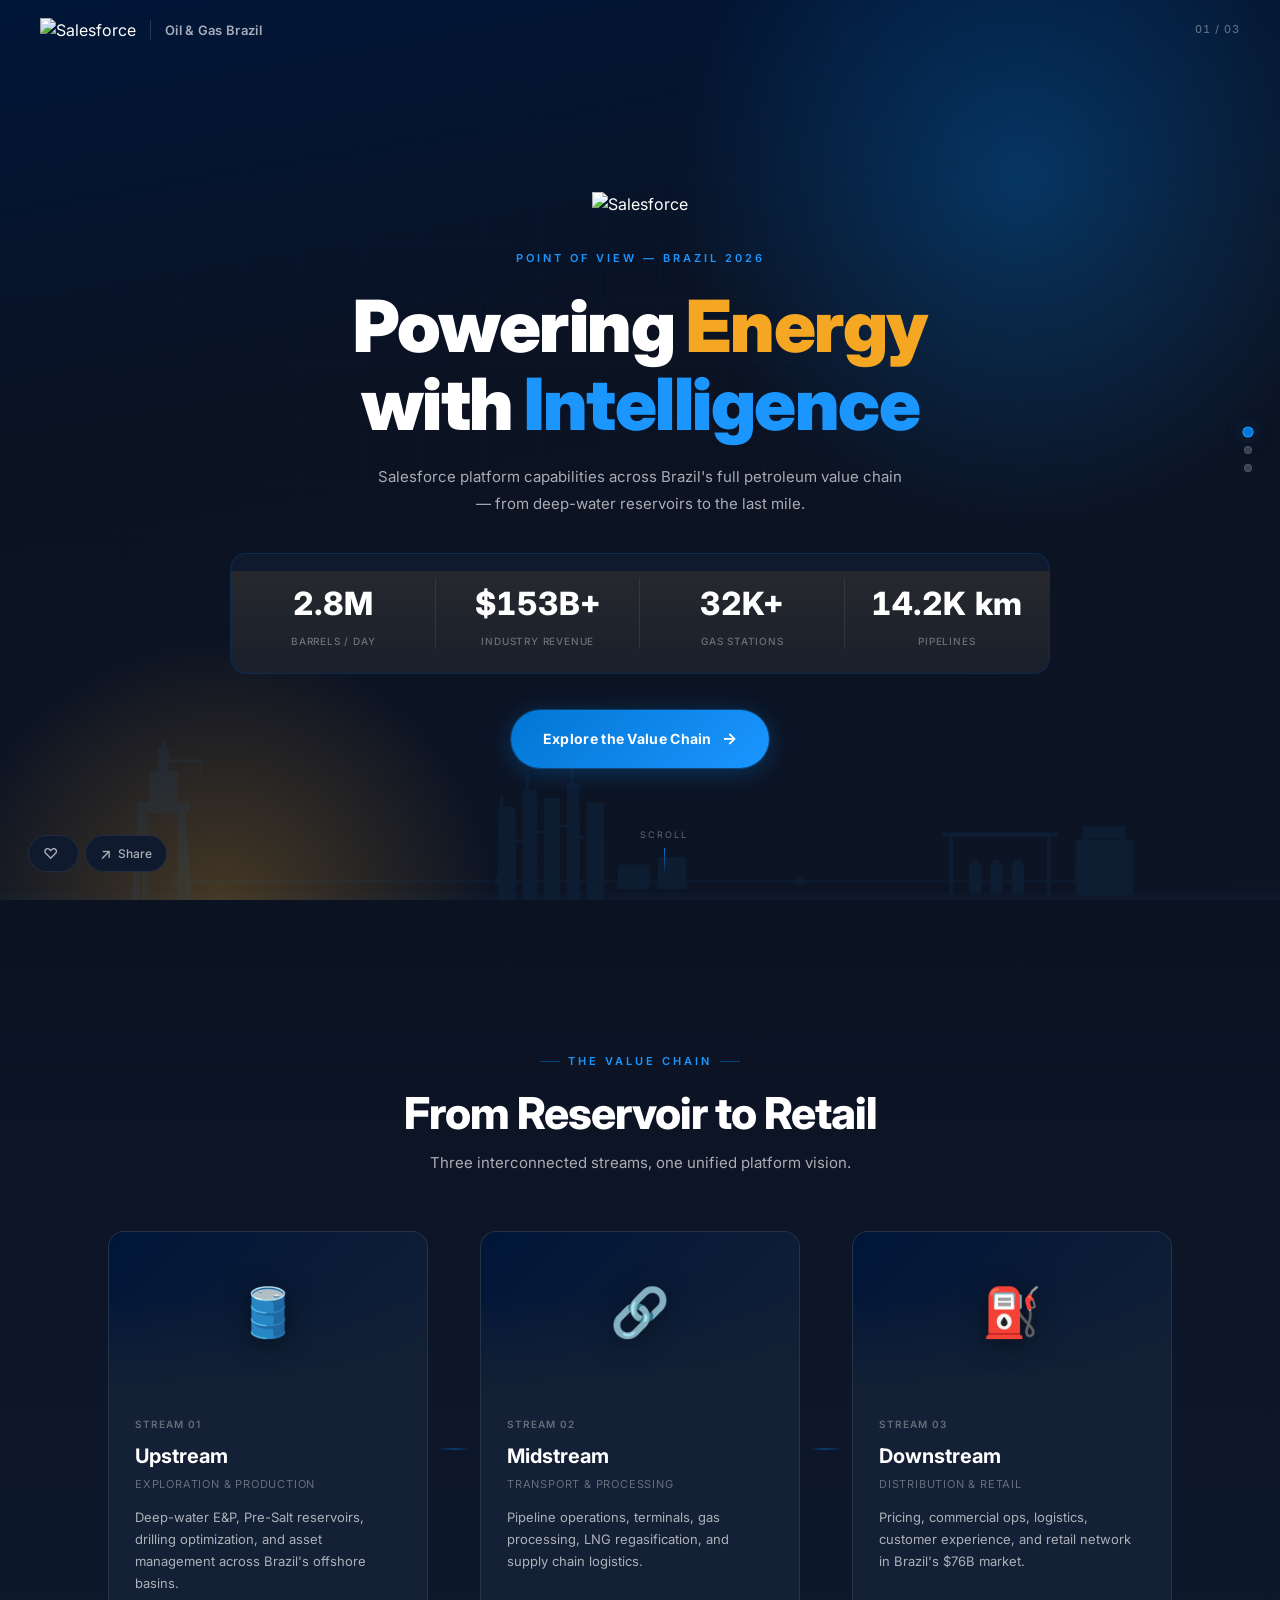
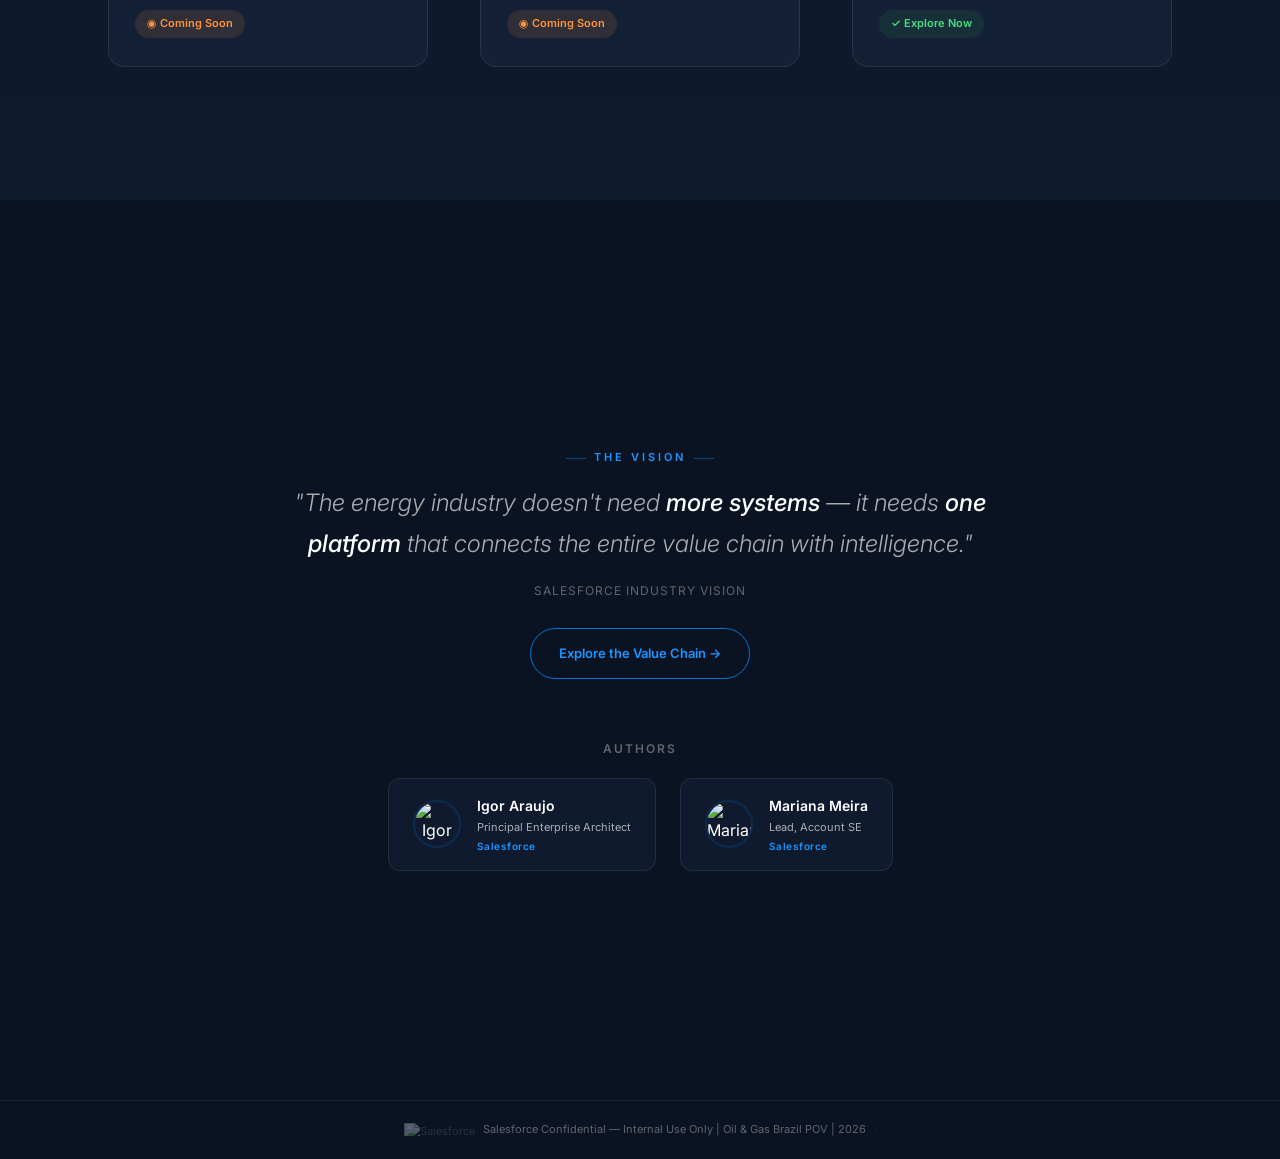
==== index.html @ d113a1e3 "feat: add golden wave counters, view counter, and floating like/share widget Animated stats with fue" ====
<!DOCTYPE html>
<html lang="en">
<head>
<meta charset="UTF-8">
<meta name="viewport" content="width=device-width, initial-scale=1.0">
<title>Salesforce × Oil & Gas Brazil</title>
<link href="https://fonts.googleapis.com/css2?family=Inter:wght@300;400;500;600;700;800;900&display=swap" rel="stylesheet">
<style>
:root {
  --sf-blue: #0176D3;
  --sf-dark: #032D60;
  --sf-navy: #001639;
  --sf-light-blue: #1B96FF;
  --sf-cloud: #00A1E0;
  --sf-glow: rgba(1,118,211,0.35);
  --gold: #f5a623;
  --gold-glow: rgba(245,166,35,0.25);
  --surface: #0B1222;
  --surface-elevated: #0F1A2E;
  --surface-card: #132035;
  --text-primary: #ffffff;
  --text-secondary: rgba(255,255,255,0.65);
  --text-muted: rgba(255,255,255,0.35);
  --border: rgba(255,255,255,0.08);
  --border-light: rgba(1,118,211,0.2);
  --success: #2E844A;
  --warning: #FE9339;
}

* { margin: 0; padding: 0; box-sizing: border-box; }

html {
  scroll-behavior: smooth;
  scroll-snap-type: y mandatory;
  overflow-y: scroll;
  height: 100%;
}

body {
  font-family: 'Inter', system-ui, -apple-system, sans-serif;
  background: var(--surface);
  color: var(--text-primary);
  line-height: 1.6;
  overflow-x: hidden;
  -webkit-font-smoothing: antialiased;
}

/* NAVIGATION */
.nav {
  position: fixed;
  top: 0;
  left: 0;
  right: 0;
  z-index: 1000;
  display: flex;
  align-items: center;
  justify-content: space-between;
  padding: 18px 40px;
  transition: all 0.4s ease;
}

.nav.scrolled {
  background: rgba(11,18,34,0.94);
  backdrop-filter: blur(20px);
  padding: 12px 40px;
  border-bottom: 1px solid var(--border-light);
}

.nav-brand {
  display: flex;
  align-items: center;
  gap: 14px;
}

.nav-brand img {
  height: 24px;
  width: auto;
}

.nav-separator {
  width: 1px;
  height: 20px;
  background: rgba(255,255,255,0.15);
}

.nav-title {
  font-size: 13px;
  font-weight: 600;
  color: var(--text-secondary);
  letter-spacing: 0.3px;
}

.nav-right {
  display: flex;
  align-items: center;
  gap: 20px;
}

.nav-indicator {
  font-size: 11px;
  color: var(--text-muted);
  font-weight: 500;
  letter-spacing: 1px;
  font-variant-numeric: tabular-nums;
}

/* SECTIONS */
section {
  scroll-snap-align: start;
  min-height: 100vh;
  position: relative;
  display: flex;
  align-items: center;
  justify-content: center;
  overflow: hidden;
}

/* HERO SECTION */
.hero {
  background: linear-gradient(170deg, var(--sf-navy) 0%, var(--surface) 40%, #0d1525 100%);
  position: relative;
  flex-direction: column;
  padding: 110px 40px 50px;
  gap: 36px;
}

.hero-bg {
  position: absolute;
  inset: 0;
  overflow: hidden;
}

/* Salesforce-style cloud/wave background */
.hero-bg::before {
  content: '';
  position: absolute;
  top: -30%;
  right: -15%;
  width: 900px;
  height: 900px;
  background: radial-gradient(circle, var(--sf-glow) 0%, transparent 55%);
  border-radius: 50%;
  animation: breathe 10s ease-in-out infinite;
}

.hero-bg::after {
  content: '';
  position: absolute;
  bottom: -40%;
  left: -10%;
  width: 700px;
  height: 700px;
  background: radial-gradient(circle, var(--gold-glow) 0%, transparent 55%);
  border-radius: 50%;
  animation: breathe 12s ease-in-out infinite 3s;
}

@keyframes breathe {
  0%, 100% { transform: scale(1); opacity: 0.4; }
  50% { transform: scale(1.1); opacity: 0.65; }
}

.hero-grid {
  position: absolute;
  inset: 0;
  background-image:
    linear-gradient(rgba(1,118,211,0.04) 1px, transparent 1px),
    linear-gradient(90deg, rgba(1,118,211,0.04) 1px, transparent 1px);
  background-size: 60px 60px;
  mask-image: radial-gradient(ellipse 70% 60% at 50% 40%, black 20%, transparent 75%);
  -webkit-mask-image: radial-gradient(ellipse 70% 60% at 50% 40%, black 20%, transparent 75%);
}

.particles {
  position: absolute;
  inset: 0;
  overflow: hidden;
}

.particle {
  position: absolute;
  width: 2px;
  height: 2px;
  background: var(--sf-light-blue);
  border-radius: 50%;
  opacity: 0;
  animation: float 14s linear infinite;
}

@keyframes float {
  0% { transform: translateY(100vh) translateX(0); opacity: 0; }
  8% { opacity: 0.6; }
  92% { opacity: 0.6; }
  100% { transform: translateY(-80px) translateX(30px); opacity: 0; }
}

/* Industry Skyline */
.industry-skyline {
  position: absolute;
  bottom: 0;
  left: 0;
  right: 0;
  height: 200px;
  opacity: 0.06;
  overflow: hidden;
}

.skyline-svg {
  width: 100%;
  height: 100%;
  fill: var(--sf-light-blue);
}

/* Hero Content */
.hero-top {
  position: relative;
  z-index: 2;
  text-align: center;
  max-width: 860px;
}

.hero-logo {
  margin-bottom: 32px;
  opacity: 0;
  transform: translateY(20px) scale(0.95);
  animation: revealUp 0.8s ease forwards 0.2s;
}

.hero-logo img {
  height: 40px;
  width: auto;
  filter: brightness(1.1);
}

.hero-eyebrow {
  font-size: 11px;
  font-weight: 600;
  letter-spacing: 3px;
  text-transform: uppercase;
  color: var(--sf-light-blue);
  margin-bottom: 20px;
  opacity: 0;
  transform: translateY(20px);
  animation: revealUp 0.8s ease forwards 0.4s;
}

.hero-title {
  font-size: clamp(38px, 6.5vw, 72px);
  font-weight: 900;
  line-height: 1.08;
  letter-spacing: -1.5px;
  margin-bottom: 20px;
}

.hero-title .line {
  display: block;
  opacity: 0;
  transform: translateY(45px);
  animation: revealUp 0.9s cubic-bezier(0.16, 1, 0.3, 1) forwards;
}

.hero-title .line:nth-child(1) { animation-delay: 0.6s; }
.hero-title .line:nth-child(2) { animation-delay: 0.8s; }

.hero-title .sf-blue { color: var(--sf-light-blue); }
.hero-title .gold { color: var(--gold); }

.hero-description {
  font-size: 15px;
  color: var(--text-secondary);
  max-width: 540px;
  margin: 0 auto;
  line-height: 1.8;
  opacity: 0;
  transform: translateY(20px);
  animation: revealUp 0.8s ease forwards 1.1s;
}

/* Stats row inside hero */
.hero-stats {
  position: relative;
  z-index: 2;
  display: grid;
  grid-template-columns: repeat(4, 1fr);
  width: 100%;
  max-width: 820px;
  background: var(--surface-elevated);
  border: 1px solid var(--border-light);
  border-radius: 16px;
  overflow: hidden;
  opacity: 0;
  transform: translateY(20px);
  animation: revealUp 0.8s ease forwards 1.3s;
}

/* Wave fill effect */
.stats-wave-container {
  position: absolute;
  inset: 0;
  overflow: hidden;
  border-radius: 16px;
  pointer-events: none;
}

.stats-wave {
  position: absolute;
  bottom: -100%;
  left: -5%;
  width: 110%;
  height: 200%;
  transition: none;
}

.stats-wave.filling {
  animation: waveFill 2.4s cubic-bezier(0.25, 0.46, 0.45, 0.94) forwards;
}

@keyframes waveFill {
  0% { bottom: -100%; }
  100% { bottom: -10%; }
}

.stats-wave svg {
  position: absolute;
  bottom: 48%;
  left: 0;
  width: 200%;
  height: 60px;
  animation: waveShift 3s linear infinite;
}

@keyframes waveShift {
  0% { transform: translateX(0); }
  100% { transform: translateX(-50%); }
}

.stats-wave .wave-body {
  position: absolute;
  bottom: 0;
  left: 0;
  right: 0;
  top: 52%;
  background: linear-gradient(180deg, rgba(245,166,35,0.1) 0%, rgba(180,120,20,0.05) 100%);
}

.hero-stat {
  padding: 24px 16px;
  text-align: center;
  position: relative;
  z-index: 1;
}

.hero-stat:not(:last-child)::after {
  content: '';
  position: absolute;
  right: 0;
  top: 20%;
  height: 60%;
  width: 1px;
  background: var(--border);
}

.hero-stat .stat-value {
  font-size: clamp(22px, 3vw, 32px);
  font-weight: 800;
  color: var(--text-primary);
  margin-bottom: 4px;
  font-variant-numeric: tabular-nums;
}

.hero-stat .stat-label {
  font-size: 10px;
  color: var(--text-muted);
  text-transform: uppercase;
  letter-spacing: 0.8px;
  font-weight: 500;
}

/* CTA */
.hero-cta-area {
  position: relative;
  z-index: 2;
  opacity: 0;
  transform: translateY(20px);
  animation: revealUp 0.8s ease forwards 1.6s;
}

.hero-cta {
  display: inline-flex;
  align-items: center;
  gap: 10px;
  padding: 16px 32px;
  background: linear-gradient(135deg, var(--sf-blue) 0%, var(--sf-light-blue) 100%);
  color: #fff;
  border-radius: 30px;
  text-decoration: none;
  font-size: 14px;
  font-weight: 700;
  transition: all 0.3s;
  box-shadow: 0 4px 24px var(--sf-glow), 0 0 0 1px rgba(27,150,255,0.3);
  letter-spacing: 0.3px;
}

.hero-cta:hover {
  transform: translateY(-3px) scale(1.02);
  box-shadow: 0 8px 40px var(--sf-glow), 0 0 0 1px rgba(27,150,255,0.5);
}

.hero-cta .arrow {
  font-size: 16px;
  transition: transform 0.3s;
}

.hero-cta:hover .arrow { transform: translateX(4px); }

.scroll-hint {
  position: absolute;
  bottom: 24px;
  left: 50%;
  transform: translateX(-50%);
  display: flex;
  flex-direction: column;
  align-items: center;
  gap: 6px;
  opacity: 0;
  animation: revealUp 0.8s ease forwards 2.2s;
}

.scroll-hint span {
  font-size: 9px;
  letter-spacing: 2px;
  text-transform: uppercase;
  color: var(--text-muted);
}

.scroll-line {
  width: 1px;
  height: 28px;
  background: linear-gradient(to bottom, var(--sf-blue), transparent);
  animation: scrollPulse 2s ease-in-out infinite;
}

@keyframes scrollPulse {
  0%, 100% { opacity: 0.3; transform: scaleY(0.5); }
  50% { opacity: 1; transform: scaleY(1); }
}

@keyframes revealUp {
  to { opacity: 1; transform: translateY(0) scale(1); }
}

/* VALUE CHAIN SECTION */
.chain-section {
  background: linear-gradient(180deg, var(--surface) 0%, var(--surface-elevated) 100%);
  flex-direction: column;
  gap: 56px;
  padding: 100px 40px 80px;
}

.chain-header {
  text-align: center;
}

.section-label {
  font-size: 11px;
  font-weight: 600;
  letter-spacing: 3px;
  color: var(--sf-light-blue);
  text-transform: uppercase;
  margin-bottom: 16px;
  display: flex;
  align-items: center;
  justify-content: center;
  gap: 8px;
}

.section-label::before,
.section-label::after {
  content: '';
  width: 20px;
  height: 1px;
  background: var(--sf-blue);
  opacity: 0.5;
}

.chain-header h2 {
  font-size: clamp(28px, 4vw, 44px);
  font-weight: 800;
  letter-spacing: -1px;
  line-height: 1.2;
}

.chain-header p {
  font-size: 15px;
  color: var(--text-secondary);
  margin-top: 12px;
  max-width: 460px;
  margin-left: auto;
  margin-right: auto;
}

/* Chain Cards with Video */
.chain-flow {
  display: flex;
  align-items: stretch;
  justify-content: center;
  gap: 0;
  width: 100%;
  max-width: 1100px;
}

.chain-card {
  flex: 1;
  max-width: 320px;
  padding: 0;
  background: var(--surface-card);
  border: 1px solid var(--border);
  border-radius: 16px;
  text-decoration: none;
  color: inherit;
  position: relative;
  transition: all 0.4s cubic-bezier(0.16, 1, 0.3, 1);
  display: flex;
  flex-direction: column;
  overflow: hidden;
}

.chain-card:hover {
  transform: translateY(-8px);
  border-color: var(--sf-blue);
  box-shadow: 0 20px 60px rgba(1,118,211,0.2), 0 0 0 1px var(--border-light);
}

.chain-card.available:hover {
  border-color: var(--success);
  box-shadow: 0 20px 60px rgba(46,132,74,0.2), 0 0 0 1px rgba(46,132,74,0.3);
}

/* Video/Visual area */
.card-visual {
  position: relative;
  height: 160px;
  overflow: hidden;
  background: linear-gradient(135deg, var(--sf-navy) 0%, var(--surface-card) 100%);
}

.card-visual video {
  position: absolute;
  inset: 0;
  width: 100%;
  height: 100%;
  object-fit: cover;
  opacity: 0;
  transition: opacity 0.6s ease;
}

.chain-card:hover .card-visual video {
  opacity: 1;
}

.card-visual-overlay {
  position: absolute;
  inset: 0;
  background: linear-gradient(to bottom, transparent 40%, var(--surface-card) 100%);
  z-index: 1;
}

.card-visual-icon {
  position: absolute;
  top: 50%;
  left: 50%;
  transform: translate(-50%, -50%);
  font-size: 48px;
  z-index: 2;
  transition: all 0.4s;
  filter: drop-shadow(0 4px 12px rgba(0,0,0,0.5));
}

.chain-card:hover .card-visual-icon {
  transform: translate(-50%, -50%) scale(1.1);
  opacity: 0.7;
}

/* Animated background for cards (plays on hover as video alternative) */
.card-anim-bg {
  position: absolute;
  inset: 0;
  opacity: 0;
  transition: opacity 0.5s;
}

.chain-card:hover .card-anim-bg {
  opacity: 1;
}

.card-anim-bg.upstream {
  background: linear-gradient(135deg, #0a1628 0%, #1a3a5c 50%, #0d2844 100%);
  animation: waveMove 4s ease-in-out infinite;
}

.card-anim-bg.midstream {
  background: linear-gradient(135deg, #1a1208 0%, #3d2a0a 50%, #1a1208 100%);
  animation: heatShimmer 3s ease-in-out infinite;
}

.card-anim-bg.downstream {
  background: linear-gradient(135deg, #0a1a0a 0%, #1a3d1a 50%, #0a1a0a 100%);
  animation: trafficPulse 2.5s ease-in-out infinite;
}

@keyframes waveMove {
  0%, 100% { background-position: 0% 50%; }
  50% { background-position: 100% 50%; }
}

@keyframes heatShimmer {
  0%, 100% { filter: brightness(1); }
  50% { filter: brightness(1.3); }
}

@keyframes trafficPulse {
  0%, 100% { filter: brightness(1); }
  33% { filter: brightness(1.2); }
  66% { filter: brightness(0.9); }
}

/* Card content */
.card-content {
  padding: 24px 26px 28px;
  display: flex;
  flex-direction: column;
  flex: 1;
}

.chain-card .card-number {
  font-size: 10px;
  color: var(--text-muted);
  font-weight: 600;
  letter-spacing: 1px;
  margin-bottom: 8px;
}

.chain-card h3 {
  font-size: 20px;
  font-weight: 700;
  margin-bottom: 4px;
}

.chain-card .card-subtitle {
  font-size: 11px;
  color: var(--text-muted);
  text-transform: uppercase;
  letter-spacing: 0.8px;
  margin-bottom: 12px;
}

.chain-card .card-desc {
  font-size: 13px;
  color: var(--text-secondary);
  line-height: 1.7;
  margin-bottom: 16px;
  flex: 1;
}

.chain-card .card-badge {
  display: inline-flex;
  align-items: center;
  gap: 5px;
  padding: 5px 12px;
  border-radius: 14px;
  font-size: 11px;
  font-weight: 600;
  width: fit-content;
}

.badge-live {
  background: rgba(46,132,74,0.15);
  color: #4ade80;
}

.badge-coming {
  background: rgba(254,147,57,0.12);
  color: var(--warning);
}

.chain-connector {
  display: flex;
  align-items: center;
  padding: 0 10px;
}

.connector-line {
  width: 32px;
  height: 2px;
  background: linear-gradient(to right, transparent, var(--sf-blue), transparent);
  opacity: 0.4;
}

/* VISION & AUTHORS SECTION */
.vision-section {
  background: var(--surface);
  flex-direction: column;
  gap: 60px;
  padding: 100px 40px 80px;
  text-align: center;
}

.vision-content {
  max-width: 700px;
}

.vision-quote {
  font-size: clamp(18px, 2.5vw, 24px);
  font-weight: 300;
  font-style: italic;
  color: var(--text-secondary);
  line-height: 1.7;
  margin-bottom: 16px;
}

.vision-quote .highlight {
  color: var(--text-primary);
  font-weight: 500;
}

.vision-attribution {
  font-size: 12px;
  color: var(--text-muted);
  letter-spacing: 1px;
  text-transform: uppercase;
  margin-bottom: 28px;
}

.vision-cta {
  display: inline-flex;
  align-items: center;
  gap: 10px;
  padding: 14px 28px;
  background: transparent;
  border: 1px solid var(--sf-blue);
  color: var(--sf-light-blue);
  border-radius: 30px;
  text-decoration: none;
  font-size: 13px;
  font-weight: 600;
  transition: all 0.3s;
}

.vision-cta:hover {
  background: var(--sf-blue);
  color: #fff;
  box-shadow: 0 0 30px var(--sf-glow);
}

/* Authors */
.authors-block {
  width: 100%;
  max-width: 600px;
}

.authors-title {
  font-size: 12px;
  font-weight: 600;
  color: var(--text-muted);
  letter-spacing: 2px;
  text-transform: uppercase;
  margin-bottom: 20px;
}

.authors-grid {
  display: flex;
  justify-content: center;
  gap: 24px;
  flex-wrap: wrap;
}

.author-card {
  display: flex;
  align-items: center;
  gap: 16px;
  padding: 16px 24px;
  background: var(--surface-elevated);
  border: 1px solid var(--border);
  border-radius: 12px;
  transition: all 0.3s;
}

.author-card:hover {
  border-color: var(--border-light);
  transform: translateY(-2px);
}

.author-avatar {
  width: 48px;
  height: 48px;
  border-radius: 50%;
  object-fit: cover;
  border: 2px solid var(--border-light);
}

.author-info {
  text-align: left;
}

.author-info h4 {
  font-size: 14px;
  font-weight: 600;
  margin-bottom: 2px;
}

.author-info .author-role {
  font-size: 11px;
  color: var(--text-secondary);
}

.author-info .author-company {
  font-size: 10px;
  color: var(--sf-light-blue);
  font-weight: 600;
  margin-top: 1px;
  letter-spacing: 0.5px;
}

/* FOOTER */
.footer {
  padding: 20px 40px;
  text-align: center;
  font-size: 11px;
  color: var(--text-muted);
  border-top: 1px solid var(--border);
  display: flex;
  align-items: center;
  justify-content: center;
  gap: 8px;
  background: var(--surface);
}

.footer img {
  height: 13px;
  opacity: 0.35;
}

.footer-separator {
  opacity: 0.3;
}

.view-counter {
  display: inline-flex;
  align-items: center;
  gap: 4px;
  opacity: 0.5;
  font-variant-numeric: tabular-nums;
}

/* FLOATING ACTIONS (Like + Share) */
.floating-actions {
  position: fixed;
  bottom: 28px;
  left: 28px;
  display: flex;
  align-items: center;
  gap: 6px;
  z-index: 900;
  opacity: 0;
  transform: translateY(20px);
  animation: revealUp 0.6s ease forwards 2.5s;
}

.fab-btn {
  display: flex;
  align-items: center;
  gap: 6px;
  padding: 10px 14px;
  background: var(--surface-elevated);
  border: 1px solid var(--border);
  border-radius: 24px;
  color: var(--text-secondary);
  font-size: 12px;
  font-weight: 500;
  font-family: inherit;
  cursor: pointer;
  transition: all 0.25s;
  text-decoration: none;
  white-space: nowrap;
}

.fab-btn:hover {
  border-color: var(--border-light);
  background: var(--surface-card);
  color: var(--text-primary);
  transform: translateY(-2px);
  box-shadow: 0 4px 20px rgba(0,0,0,0.3);
}

.fab-btn .fab-icon {
  font-size: 15px;
  line-height: 1;
}

.fab-btn.liked {
  border-color: rgba(245,166,35,0.4);
  color: var(--gold);
}

.fab-btn.liked .fab-icon {
  animation: likePopIn 0.4s cubic-bezier(0.175, 0.885, 0.32, 1.275);
}

@keyframes likePopIn {
  0% { transform: scale(1); }
  50% { transform: scale(1.4); }
  100% { transform: scale(1); }
}

.fab-count {
  font-variant-numeric: tabular-nums;
  font-size: 11px;
  opacity: 0.7;
}

.share-menu {
  position: absolute;
  bottom: calc(100% + 8px);
  left: 0;
  background: var(--surface-card);
  border: 1px solid var(--border);
  border-radius: 12px;
  padding: 8px;
  display: none;
  flex-direction: column;
  gap: 2px;
  box-shadow: 0 8px 32px rgba(0,0,0,0.4);
  min-width: 160px;
}

.share-menu.open { display: flex; }

.share-option {
  display: flex;
  align-items: center;
  gap: 8px;
  padding: 8px 12px;
  border-radius: 8px;
  font-size: 12px;
  color: var(--text-secondary);
  text-decoration: none;
  cursor: pointer;
  border: none;
  background: none;
  font-family: inherit;
  width: 100%;
  text-align: left;
  transition: all 0.15s;
}

.share-option:hover {
  background: rgba(255,255,255,0.05);
  color: var(--text-primary);
}

.share-option .share-icon { font-size: 14px; width: 20px; text-align: center; }

/* PAGINATION */
.pagination {
  position: fixed;
  right: 28px;
  top: 50%;
  transform: translateY(-50%);
  display: flex;
  flex-direction: column;
  gap: 10px;
  z-index: 900;
}

.pagination .dot {
  width: 8px;
  height: 8px;
  border-radius: 50%;
  background: rgba(255,255,255,0.2);
  border: 1px solid rgba(255,255,255,0.1);
  transition: all 0.3s;
  cursor: pointer;
}

.pagination .dot.active {
  background: var(--sf-blue);
  border-color: var(--sf-light-blue);
  box-shadow: 0 0 12px var(--sf-glow);
  transform: scale(1.4);
}

/* RESPONSIVE */
@media (max-width: 900px) {
  .hero-stats { grid-template-columns: repeat(2, 1fr); border-radius: 12px; }
  .hero-stat:nth-child(2)::after { display: none; }
  .chain-flow { flex-direction: column; align-items: center; gap: 16px; }
  .chain-connector { transform: rotate(90deg); padding: 6px 0; }
  .chain-card { max-width: 100%; width: 100%; }
  .authors-grid { flex-direction: column; align-items: center; }
}

@media (max-width: 600px) {
  .nav { padding: 14px 20px; }
  .nav-title { display: none; }
  .hero { padding: 90px 20px 40px; }
  .hero-logo img { height: 32px; }
  .hero-stats { grid-template-columns: repeat(2, 1fr); }
  .hero-stat { padding: 18px 10px; }
  .chain-section { padding: 60px 20px; }
  .vision-section { padding: 60px 20px; }
  .pagination { display: none; }
  .author-card { width: 100%; }
  .card-visual { height: 130px; }
}
</style>
</head>
<body>

<!-- NAVIGATION -->
<nav class="nav" id="mainNav">
  <div class="nav-brand">
    <img src="assets/salesforce-logo.png" alt="Salesforce">
    <div class="nav-separator"></div>
    <span class="nav-title">Oil & Gas Brazil</span>
  </div>
  <div class="nav-right">
    <span class="nav-indicator" id="navIndicator">01 / 03</span>
  </div>
</nav>

<!-- PAGINATION -->
<div class="pagination" id="pagination">
  <div class="dot active" data-section="0"></div>
  <div class="dot" data-section="1"></div>
  <div class="dot" data-section="2"></div>
</div>

<!-- SECTION 01: HERO -->
<section class="hero" id="sec-hero">
  <div class="hero-bg">
    <div class="hero-grid"></div>
    <div class="particles" id="particles"></div>
  </div>

  <div class="industry-skyline">
    <svg class="skyline-svg" viewBox="0 0 1440 200" preserveAspectRatio="xMidYMax meet" xmlns="http://www.w3.org/2000/svg">
      <!-- Oil Platform -->
      <g transform="translate(100,20)">
        <rect x="55" y="70" width="58" height="12"/>
        <rect x="68" y="35" width="32" height="38"/>
        <rect x="78" y="8" width="12" height="30"/>
        <rect x="82" y="0" width="4" height="12"/>
        <rect x="90" y="22" width="38" height="3"/>
        <rect x="125" y="22" width="2" height="18"/>
        <polygon points="48,180 56,72 64,72 56,180"/>
        <polygon points="108,180 100,72 108,72 116,180"/>
        <rect x="60" y="82" width="6" height="98"/>
        <rect x="100" y="82" width="6" height="98"/>
      </g>
      <!-- Refinery -->
      <g transform="translate(560,40)">
        <rect x="0" y="55" width="20" height="105" rx="2"/>
        <rect x="28" y="35" width="16" height="125" rx="2"/>
        <rect x="52" y="45" width="18" height="115" rx="2"/>
        <rect x="78" y="28" width="14" height="132" rx="2"/>
        <rect x="100" y="50" width="20" height="110" rx="2"/>
        <rect x="20" y="92" width="8" height="3"/>
        <rect x="44" y="82" width="8" height="3"/>
        <rect x="70" y="75" width="8" height="3"/>
        <rect x="92" y="88" width="8" height="3"/>
        <rect x="3" y="42" width="3" height="15"/>
        <rect x="32" y="18" width="3" height="19"/>
        <rect x="82" y="10" width="3" height="20"/>
        <rect x="135" y="120" width="36" height="28" rx="3"/>
        <rect x="180" y="112" width="32" height="36" rx="3"/>
      </g>
      <!-- Gas Station -->
      <g transform="translate(1060,70)">
        <rect x="0" y="54" width="130" height="5"/>
        <rect x="8" y="59" width="4" height="66"/>
        <rect x="118" y="59" width="4" height="66"/>
        <rect x="30" y="90" width="14" height="32" rx="2"/>
        <rect x="54" y="90" width="14" height="32" rx="2"/>
        <rect x="78" y="90" width="14" height="32" rx="2"/>
        <rect x="33" y="85" width="8" height="5" rx="1"/>
        <rect x="57" y="85" width="8" height="5" rx="1"/>
        <rect x="81" y="85" width="8" height="5" rx="1"/>
        <rect x="150" y="62" width="65" height="63" rx="3"/>
        <rect x="162" y="80" width="16" height="45" rx="1"/>
        <rect x="185" y="76" width="14" height="14" rx="1"/>
        <rect x="158" y="47" width="48" height="14" rx="2"/>
      </g>
      <!-- Pipeline -->
      <rect x="200" y="178" width="1060" height="2" rx="1"/>
      <circle cx="200" cy="179" r="4"/>
      <circle cx="560" cy="179" r="4"/>
      <circle cx="900" cy="179" r="4"/>
      <circle cx="1260" cy="179" r="4"/>
      <rect x="0" y="192" width="1440" height="8" opacity="0.4"/>
    </svg>
  </div>

  <!-- Hero Content -->
  <div class="hero-top">
    <div class="hero-logo">
      <img src="assets/salesforce-logo.png" alt="Salesforce">
    </div>
    <p class="hero-eyebrow">Point of View — Brazil 2026</p>
    <h1 class="hero-title">
      <span class="line">Powering <span class="gold">Energy</span></span>
      <span class="line">with <span class="sf-blue">Intelligence</span></span>
    </h1>
    <p class="hero-description">Salesforce platform capabilities across Brazil's full petroleum value chain — from deep-water reservoirs to the last mile.</p>
  </div>

  <!-- Stats -->
  <div class="hero-stats" id="heroStats">
    <div class="stats-wave-container">
      <div class="stats-wave" id="statsWave">
        <svg xmlns="http://www.w3.org/2000/svg" viewBox="0 0 1200 60" preserveAspectRatio="none">
          <path d="M0,30 C200,10 400,50 600,30 C800,10 1000,50 1200,30 C1400,10 1600,50 1800,30 C2000,10 2200,50 2400,30" fill="none" stroke="rgba(245,166,35,0.4)" stroke-width="2"/>
          <path d="M0,35 C200,55 400,15 600,35 C800,55 1000,15 1200,35 C1400,55 1600,15 1800,35 C2000,55 2200,15 2400,35" fill="none" stroke="rgba(200,130,20,0.25)" stroke-width="1.5"/>
        </svg>
        <div class="wave-body"></div>
      </div>
    </div>
    <div class="hero-stat">
      <div class="stat-value" data-target="3.7" data-suffix="M">0</div>
      <div class="stat-label">Barrels / Day</div>
    </div>
    <div class="hero-stat">
      <div class="stat-value" data-target="200" data-prefix="$" data-suffix="B+">0</div>
      <div class="stat-label">Industry Revenue</div>
    </div>
    <div class="hero-stat">
      <div class="stat-value" data-target="42" data-suffix="K+">0</div>
      <div class="stat-label">Gas Stations</div>
    </div>
    <div class="hero-stat">
      <div class="stat-value" data-target="18.5" data-suffix="K km">0</div>
      <div class="stat-label">Pipelines</div>
    </div>
  </div>

  <!-- CTA -->
  <div class="hero-cta-area">
    <a href="#sec-chain" class="hero-cta">
      Explore the Value Chain <span class="arrow">→</span>
    </a>
  </div>

  <div class="scroll-hint">
    <span>Scroll</span>
    <div class="scroll-line"></div>
  </div>
</section>

<!-- SECTION 02: VALUE CHAIN -->
<section class="chain-section" id="sec-chain">
  <div class="chain-header">
    <div class="section-label">The Value Chain</div>
    <h2>From Reservoir to Retail</h2>
    <p>Three interconnected streams, one unified platform vision.</p>
  </div>
  <div class="chain-flow">

    <a href="./upstream/index.html" class="chain-card" id="card-upstream">
      <div class="card-visual">
        <div class="card-anim-bg upstream"></div>
        <video muted loop playsinline preload="none" id="vid-upstream">
          <source src="assets/video-upstream-web.mp4" type="video/mp4">
        </video>
        <div class="card-visual-overlay"></div>
        <span class="card-visual-icon">🛢️</span>
      </div>
      <div class="card-content">
        <div class="card-number">STREAM 01</div>
        <h3>Upstream</h3>
        <div class="card-subtitle">Exploration & Production</div>
        <p class="card-desc">Deep-water E&P, Pre-Salt reservoirs, drilling optimization, and asset management across Brazil's offshore basins.</p>
        <span class="card-badge badge-coming">◉ Coming Soon</span>
      </div>
    </a>

    <div class="chain-connector"><div class="connector-line"></div></div>

    <a href="./midstream/index.html" class="chain-card" id="card-midstream">
      <div class="card-visual">
        <div class="card-anim-bg midstream"></div>
        <video muted loop playsinline preload="none" id="vid-midstream">
          <source src="assets/video-midstream-web.mp4" type="video/mp4">
        </video>
        <div class="card-visual-overlay"></div>
        <span class="card-visual-icon">🔗</span>
      </div>
      <div class="card-content">
        <div class="card-number">STREAM 02</div>
        <h3>Midstream</h3>
        <div class="card-subtitle">Transport & Processing</div>
        <p class="card-desc">Pipeline operations, terminals, gas processing, LNG regasification, and supply chain logistics.</p>
        <span class="card-badge badge-coming">◉ Coming Soon</span>
      </div>
    </a>

    <div class="chain-connector"><div class="connector-line"></div></div>

    <a href="./downstream/index.html" class="chain-card available" id="card-downstream">
      <div class="card-visual">
        <div class="card-anim-bg downstream"></div>
        <video muted loop playsinline preload="none" id="vid-downstream">
          <source src="assets/video-downstream-web.mp4" type="video/mp4">
        </video>
        <div class="card-visual-overlay"></div>
        <span class="card-visual-icon">⛽</span>
      </div>
      <div class="card-content">
        <div class="card-number">STREAM 03</div>
        <h3>Downstream</h3>
        <div class="card-subtitle">Distribution & Retail</div>
        <p class="card-desc">Pricing, commercial ops, logistics, customer experience, and retail network in Brazil's $76B market.</p>
        <span class="card-badge badge-live">✓ Explore Now</span>
      </div>
    </a>

  </div>
</section>

<!-- SECTION 03: VISION + AUTHORS -->
<section class="vision-section" id="sec-vision">
  <div class="vision-content">
    <div class="section-label">The Vision</div>
    <blockquote class="vision-quote">
      "The energy industry doesn't need <span class="highlight">more systems</span> — it needs <span class="highlight">one platform</span> that connects the entire value chain with intelligence."
    </blockquote>
    <p class="vision-attribution">Salesforce Industry Vision</p>
    <a href="#sec-chain" class="vision-cta">Explore the Value Chain →</a>
  </div>
  <div class="authors-block">
    <div class="authors-title">Authors</div>
    <div class="authors-grid">
      <div class="author-card">
        <img src="assets/igor.png" alt="Igor Araujo" class="author-avatar">
        <div class="author-info">
          <h4>Igor Araujo</h4>
          <div class="author-role">Principal Enterprise Architect</div>
          <div class="author-company">Salesforce</div>
        </div>
      </div>
      <div class="author-card">
        <img src="assets/mariana.png" alt="Mariana Meira" class="author-avatar">
        <div class="author-info">
          <h4>Mariana Meira</h4>
          <div class="author-role">Lead, Account SE</div>
          <div class="author-company">Salesforce</div>
        </div>
      </div>
    </div>
  </div>
</section>

<!-- FLOATING ACTIONS -->
<div class="floating-actions" id="floatingActions">
  <button class="fab-btn" id="likeBtn" aria-label="Like">
    <span class="fab-icon">♡</span>
    <span class="fab-count" id="likeCount"></span>
  </button>
  <div style="position:relative;">
    <button class="fab-btn" id="shareBtn" aria-label="Share">
      <span class="fab-icon">↗</span>
      <span>Share</span>
    </button>
    <div class="share-menu" id="shareMenu">
      <button class="share-option" id="copyLink">
        <span class="share-icon">🔗</span> Copy link
      </button>
      <a class="share-option" id="shareLinkedIn" href="#" target="_blank" rel="noopener">
        <span class="share-icon">in</span> LinkedIn
      </a>
      <a class="share-option" id="shareEmail" href="#">
        <span class="share-icon">✉</span> Email
      </a>
    </div>
  </div>
</div>

<!-- FOOTER -->
<div class="footer">
  <img src="assets/salesforce-logo.png" alt="Salesforce">
  <span>Salesforce Confidential — Internal Use Only | Oil & Gas Brazil POV | 2026</span>
  <span class="footer-separator">·</span>
  <span class="view-counter" id="viewCounter"></span>
</div>

<script>
// Particles
(function() {
  const container = document.getElementById('particles');
  for (let i = 0; i < 20; i++) {
    const p = document.createElement('div');
    p.className = 'particle';
    p.style.left = Math.random() * 100 + '%';
    p.style.animationDelay = Math.random() * 14 + 's';
    p.style.animationDuration = (10 + Math.random() * 8) + 's';
    const size = (1 + Math.random() * 2) + 'px';
    p.style.width = size;
    p.style.height = size;
    container.appendChild(p);
  }
})();

// Counter Animation
let countersAnimated = false;
function animateCounters() {
  if (countersAnimated) return;
  countersAnimated = true;
  document.querySelectorAll('.stat-value[data-target]').forEach(el => {
    const target = parseFloat(el.dataset.target);
    const prefix = el.dataset.prefix || '';
    const suffix = el.dataset.suffix || '';
    const decimals = target % 1 !== 0 ? 1 : 0;
    const startTime = performance.now();
    const duration = 2200;

    function update(now) {
      const elapsed = now - startTime;
      const progress = Math.min(elapsed / duration, 1);
      const eased = 1 - Math.pow(1 - progress, 3);
      const current = target * eased;

      if (progress >= 1) {
        el.textContent = prefix + target.toFixed(decimals) + suffix;
        return;
      }
      el.textContent = prefix + current.toFixed(decimals) + suffix;
      requestAnimationFrame(update);
    }
    requestAnimationFrame(update);
  });
}

setTimeout(() => {
  animateCounters();
  document.getElementById('statsWave').classList.add('filling');
}, 1800);

// Video on hover for chain cards
document.querySelectorAll('.chain-card').forEach(card => {
  const video = card.querySelector('video');
  if (!video) return;

  card.addEventListener('mouseenter', () => {
    video.play().catch(() => {});
  });

  card.addEventListener('mouseleave', () => {
    video.pause();
    video.currentTime = 0;
  });
});

// Navigation
const nav = document.getElementById('mainNav');
const sections = document.querySelectorAll('section');
const dots = document.querySelectorAll('.pagination .dot');
const indicator = document.getElementById('navIndicator');

function updateNav() {
  const scrollY = window.scrollY;
  nav.classList.toggle('scrolled', scrollY > 60);

  let current = 0;
  sections.forEach((sec, i) => {
    if (scrollY >= sec.offsetTop - window.innerHeight / 2) current = i;
  });

  dots.forEach((d, i) => d.classList.toggle('active', i === current));
  indicator.textContent = String(current + 1).padStart(2, '0') + ' / ' + String(sections.length).padStart(2, '0');
}

window.addEventListener('scroll', updateNav, { passive: true });

dots.forEach(dot => {
  dot.addEventListener('click', () => {
    const idx = parseInt(dot.dataset.section);
    sections[idx].scrollIntoView({ behavior: 'smooth' });
  });
});

// View counter
(function() {
  const el = document.getElementById('viewCounter');
  fetch('https://api.counterapi.dev/v1/sf-oilgas-pov/home/up')
    .then(r => r.json())
    .then(data => {
      el.textContent = data.count + ' views';
    })
    .catch(() => { el.style.display = 'none'; });
})();

// Like button
(function() {
  const btn = document.getElementById('likeBtn');
  const countEl = document.getElementById('likeCount');
  const hasLiked = localStorage.getItem('pov-liked') === 'true';

  function renderLiked(count) {
    btn.classList.add('liked');
    btn.querySelector('.fab-icon').textContent = '♥';
    if (count) countEl.textContent = count;
  }

  fetch('https://api.counterapi.dev/v1/sf-oilgas-pov/likes/get')
    .then(r => r.json())
    .then(data => {
      countEl.textContent = data.count || '';
      if (hasLiked) renderLiked(data.count);
    })
    .catch(() => {});

  btn.addEventListener('click', () => {
    if (hasLiked) return;
    localStorage.setItem('pov-liked', 'true');
    fetch('https://api.counterapi.dev/v1/sf-oilgas-pov/likes/up')
      .then(r => r.json())
      .then(data => { renderLiked(data.count); })
      .catch(() => { renderLiked(); });
  });
})();

// Share menu
(function() {
  const shareBtn = document.getElementById('shareBtn');
  const menu = document.getElementById('shareMenu');
  const url = 'https://iaraujo-sf.github.io/sf-oilgas-brazil-pov/';
  const title = 'Oil & Gas Brazil — Salesforce POV';

  shareBtn.addEventListener('click', () => {
    if (navigator.share) {
      navigator.share({ title: title, url: url }).catch(() => {});
    } else {
      menu.classList.toggle('open');
    }
  });

  document.getElementById('copyLink').addEventListener('click', () => {
    navigator.clipboard.writeText(url).then(() => {
      document.getElementById('copyLink').innerHTML = '<span class="share-icon">✓</span> Copied!';
      setTimeout(() => {
        document.getElementById('copyLink').innerHTML = '<span class="share-icon">🔗</span> Copy link';
        menu.classList.remove('open');
      }, 1500);
    });
  });

  document.getElementById('shareLinkedIn').href =
    'https://www.linkedin.com/sharing/share-offsite/?url=' + encodeURIComponent(url);

  document.getElementById('shareEmail').href =
    'mailto:?subject=' + encodeURIComponent(title) + '&body=' + encodeURIComponent('Check out this POV: ' + url);

  document.addEventListener('click', (e) => {
    if (!e.target.closest('#shareBtn') && !e.target.closest('#shareMenu')) {
      menu.classList.remove('open');
    }
  });
})();
</script>
</body>
</html>
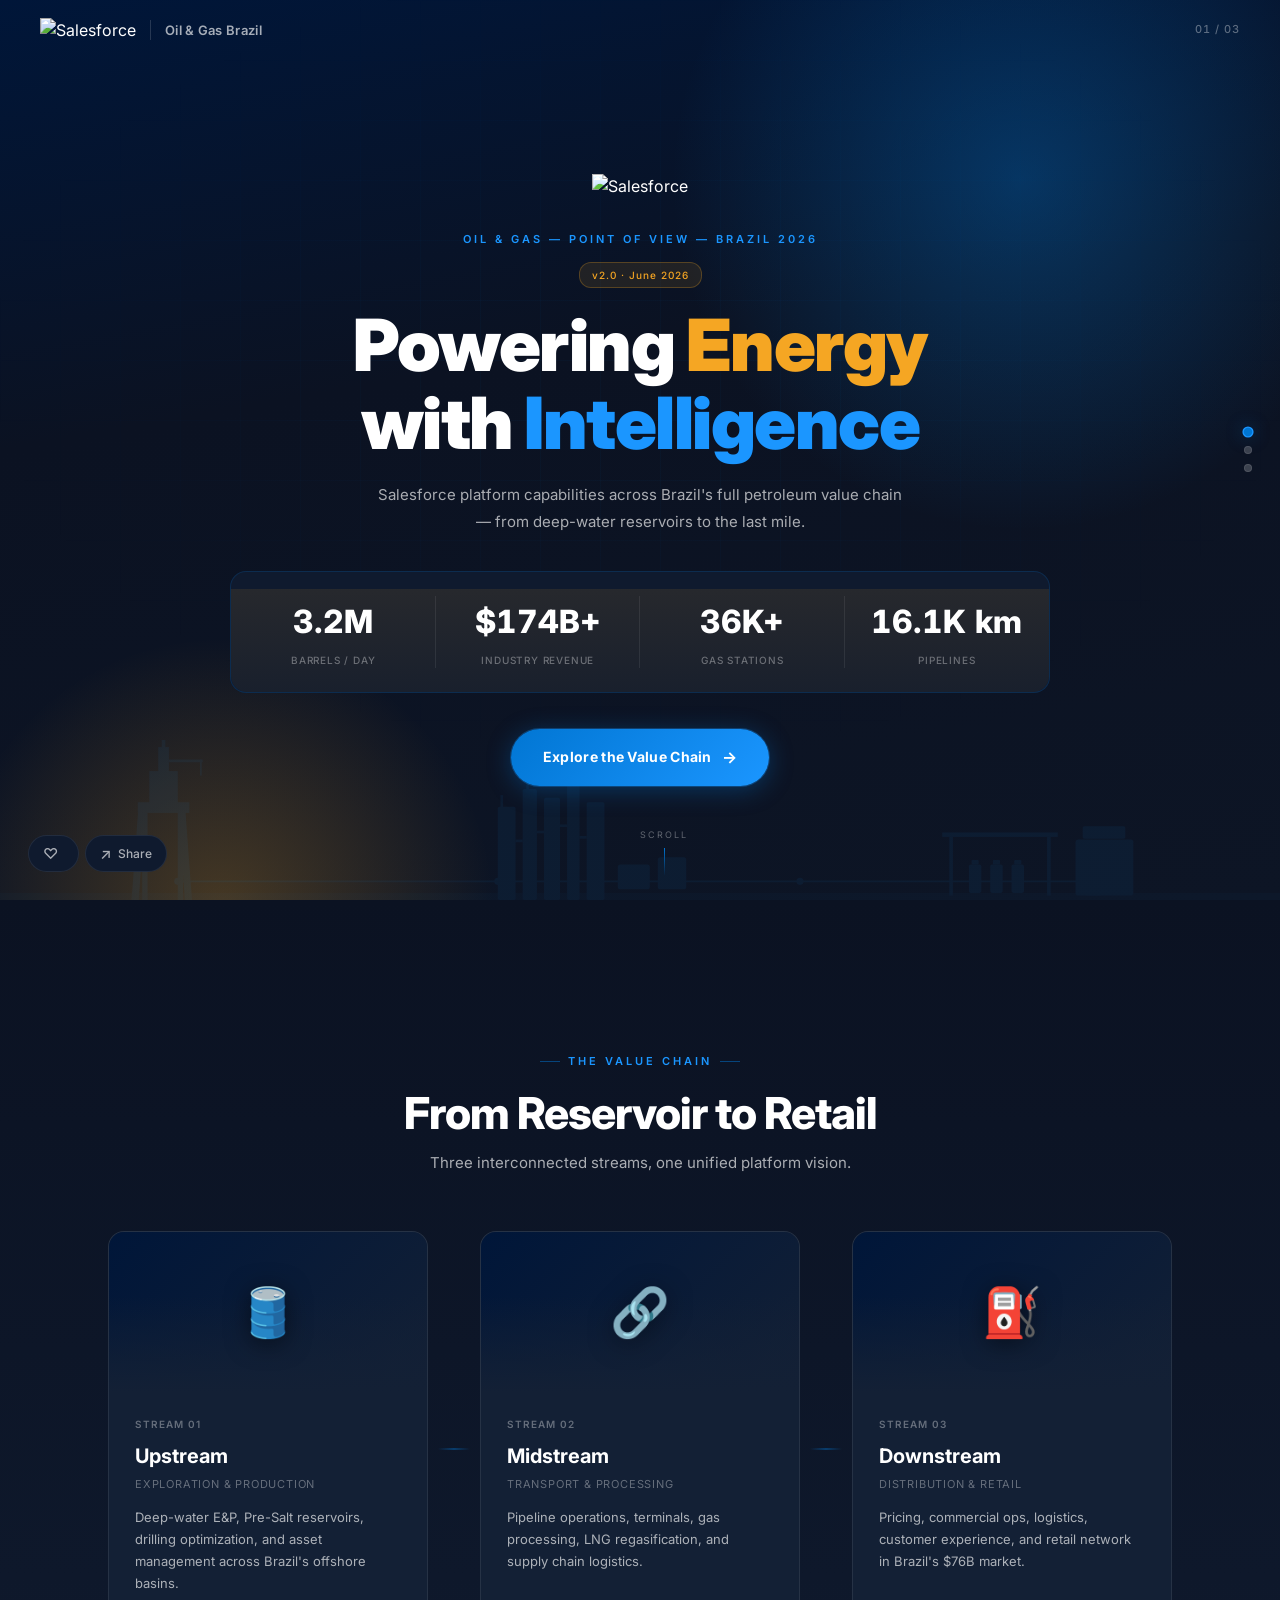
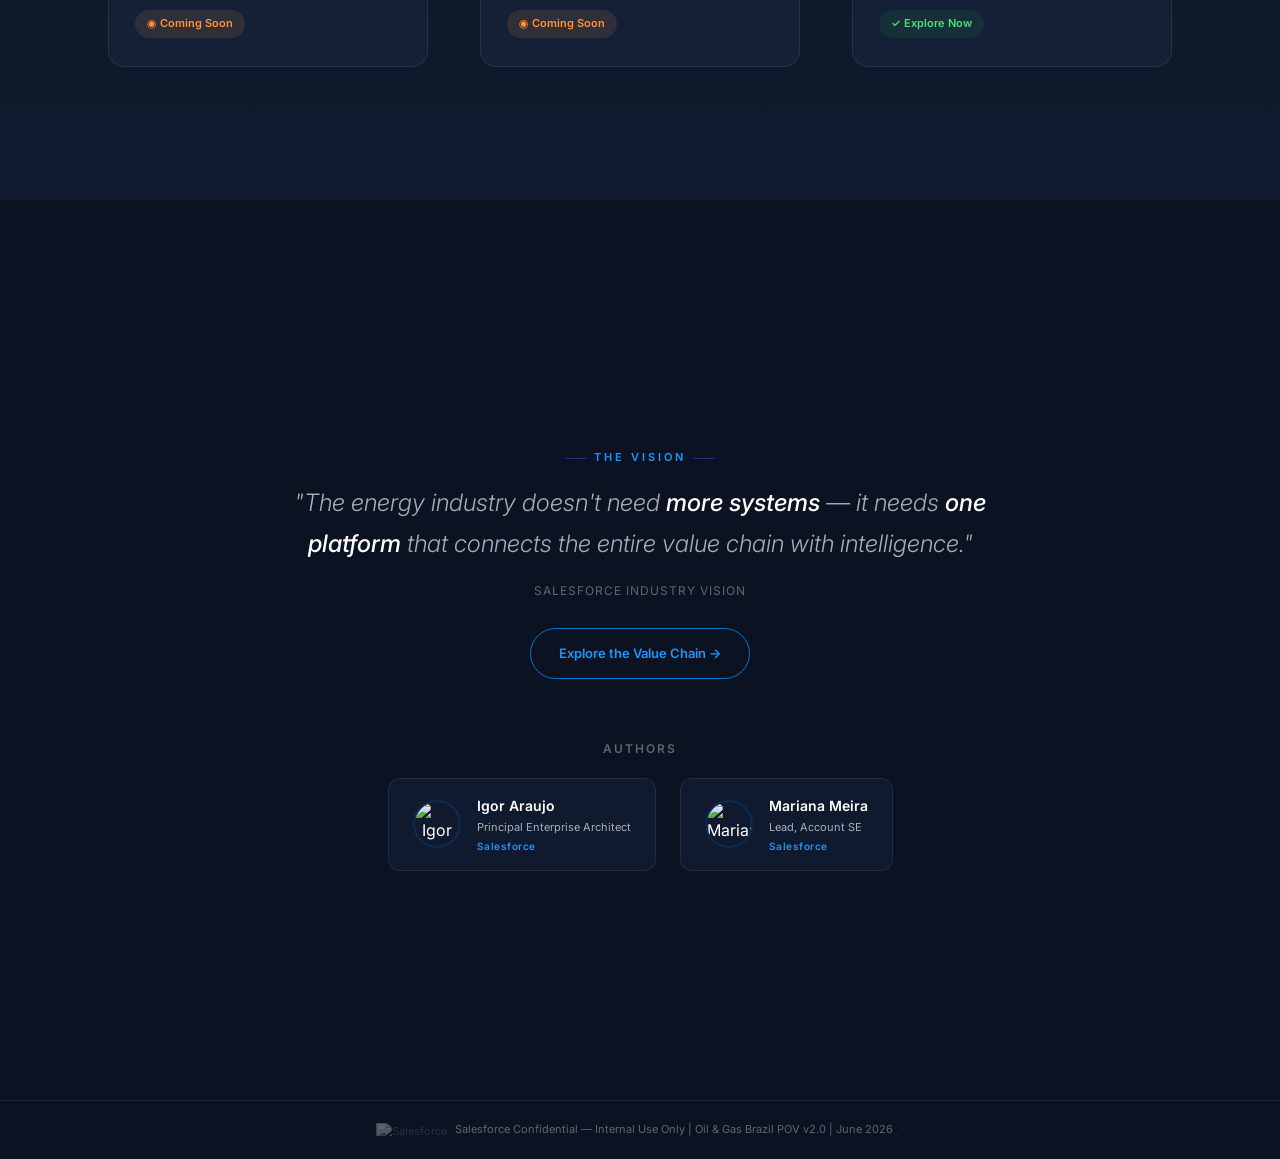
==== commit 457b2a5b: "feat: unify versioning to v2.0 across all pages Add version badge (v2.0 · June 2026) below hero titl" ====
--- a/index.html
+++ b/index.html
@@ -238,10 +238,26 @@
   letter-spacing: 3px;
   text-transform: uppercase;
   color: var(--sf-light-blue);
-  margin-bottom: 20px;
+  margin-bottom: 12px;
   opacity: 0;
   transform: translateY(20px);
   animation: revealUp 0.8s ease forwards 0.4s;
+}
+
+.version-badge {
+  display: inline-block;
+  font-size: 10px;
+  font-weight: 500;
+  letter-spacing: 1px;
+  color: var(--gold);
+  background: rgba(245,166,35,0.1);
+  border: 1px solid rgba(245,166,35,0.25);
+  padding: 4px 12px;
+  border-radius: 12px;
+  margin-bottom: 18px;
+  opacity: 0;
+  transform: translateY(20px);
+  animation: revealUp 0.8s ease forwards 0.5s;
 }
 
 .hero-title {
@@ -1105,7 +1121,8 @@
     <div class="hero-logo">
       <img src="assets/salesforce-logo.png" alt="Salesforce">
     </div>
-    <p class="hero-eyebrow">Point of View — Brazil 2026</p>
+    <p class="hero-eyebrow">Oil & Gas — Point of View — Brazil 2026</p>
+    <span class="version-badge">v2.0 · June 2026</span>
     <h1 class="hero-title">
       <span class="line">Powering <span class="gold">Energy</span></span>
       <span class="line">with <span class="sf-blue">Intelligence</span></span>
@@ -1286,7 +1303,7 @@
 <!-- FOOTER -->
 <div class="footer">
   <img src="assets/salesforce-logo.png" alt="Salesforce">
-  <span>Salesforce Confidential — Internal Use Only | Oil & Gas Brazil POV | 2026</span>
+  <span>Salesforce Confidential — Internal Use Only | Oil & Gas Brazil POV v2.0 | June 2026</span>
   <span class="footer-separator">·</span>
   <span class="view-counter" id="viewCounter"></span>
 </div>
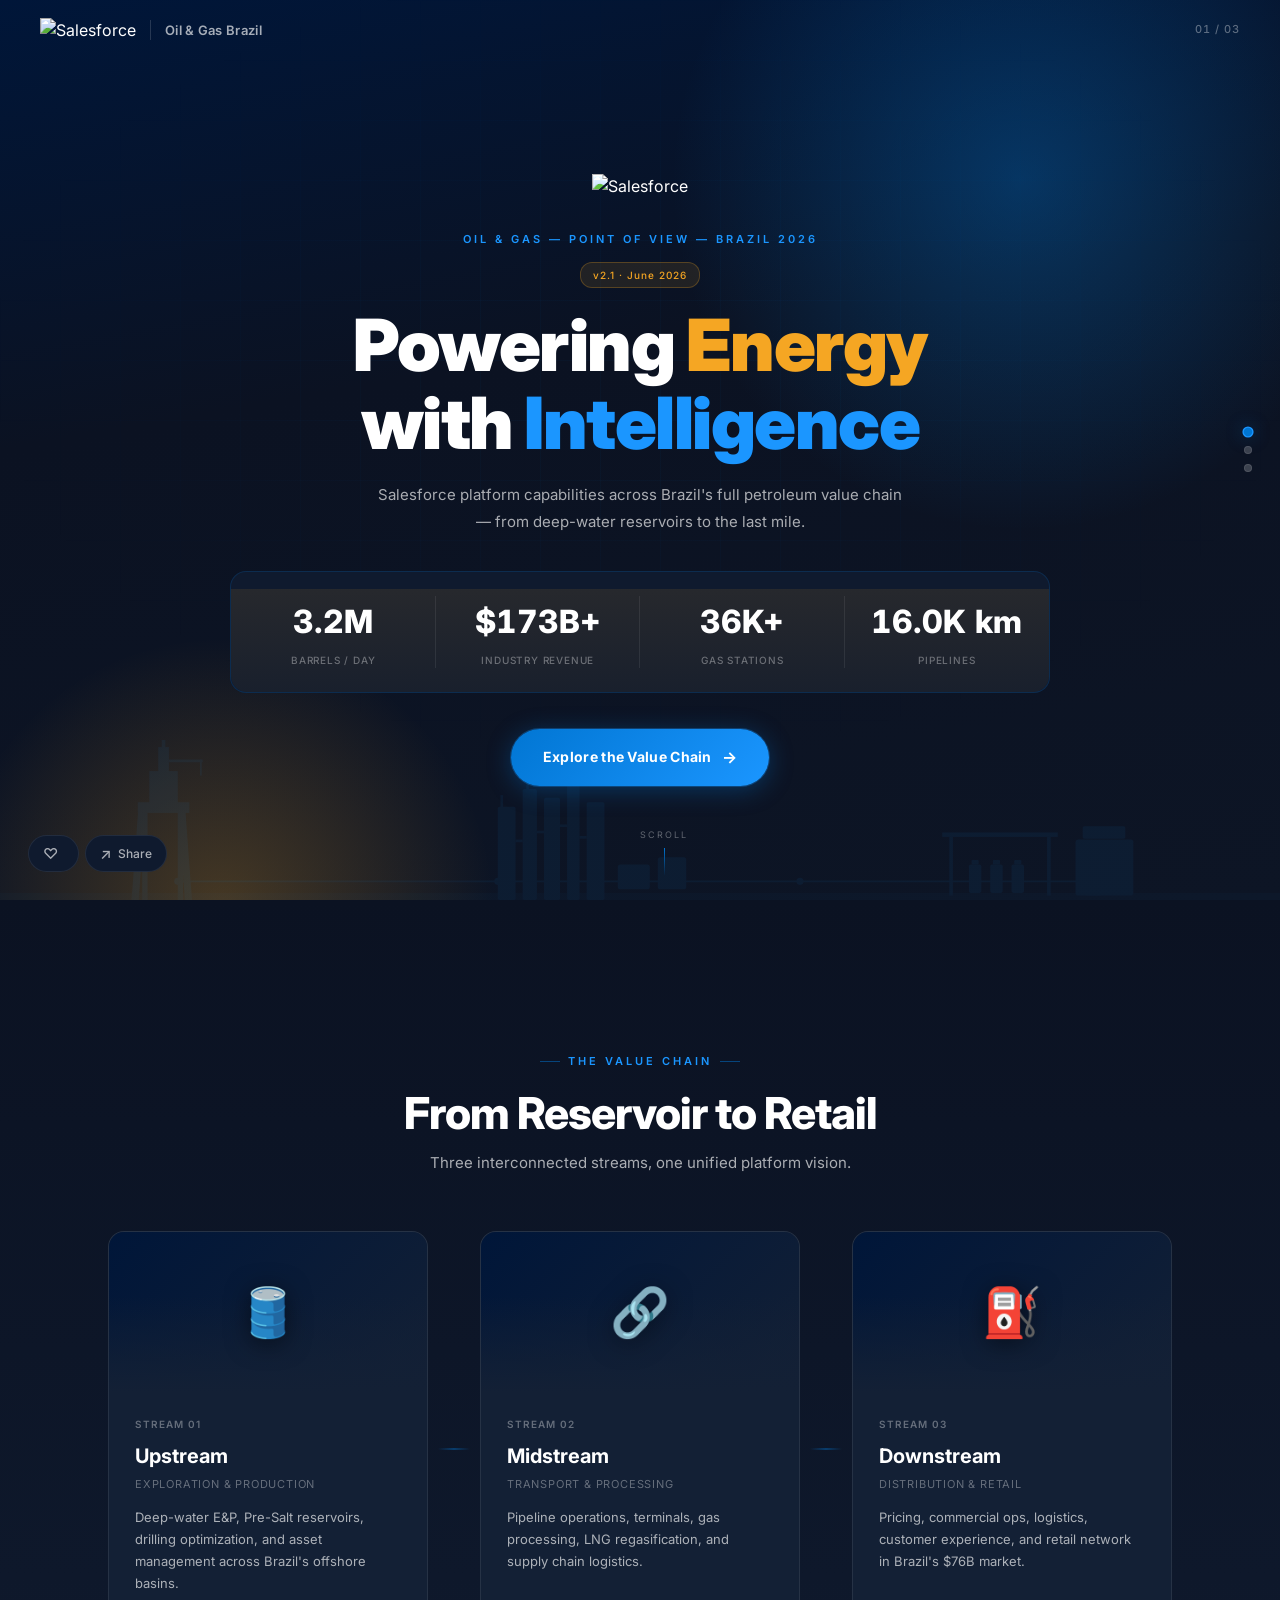
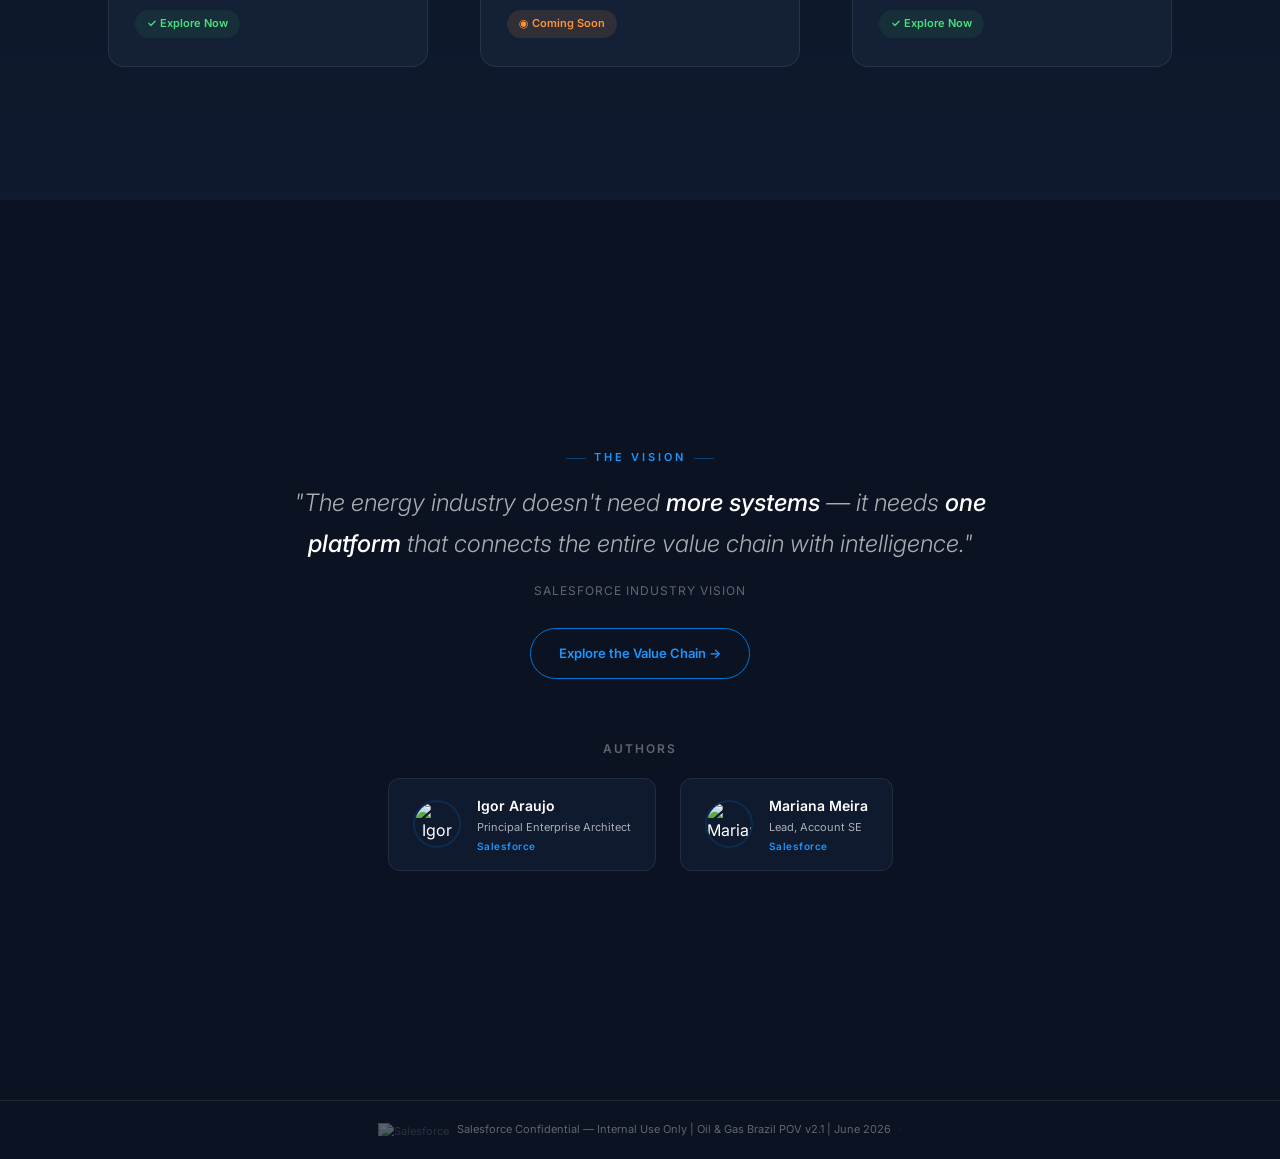
==== commit ab9f023b: "feat: complete Upstream POV with full content, charts, and interactive features Built the complete U" ====
--- a/index.html
+++ b/index.html
@@ -1122,7 +1122,7 @@
       <img src="assets/salesforce-logo.png" alt="Salesforce">
     </div>
     <p class="hero-eyebrow">Oil & Gas — Point of View — Brazil 2026</p>
-    <span class="version-badge">v2.0 · June 2026</span>
+    <span class="version-badge">v2.1 · June 2026</span>
     <h1 class="hero-title">
       <span class="line">Powering <span class="gold">Energy</span></span>
       <span class="line">with <span class="sf-blue">Intelligence</span></span>
@@ -1195,7 +1195,7 @@
         <h3>Upstream</h3>
         <div class="card-subtitle">Exploration & Production</div>
         <p class="card-desc">Deep-water E&P, Pre-Salt reservoirs, drilling optimization, and asset management across Brazil's offshore basins.</p>
-        <span class="card-badge badge-coming">◉ Coming Soon</span>
+        <span class="card-badge badge-live">✓ Explore Now</span>
       </div>
     </a>
 
@@ -1303,7 +1303,7 @@
 <!-- FOOTER -->
 <div class="footer">
   <img src="assets/salesforce-logo.png" alt="Salesforce">
-  <span>Salesforce Confidential — Internal Use Only | Oil & Gas Brazil POV v2.0 | June 2026</span>
+  <span>Salesforce Confidential — Internal Use Only | Oil & Gas Brazil POV v2.1 | June 2026</span>
   <span class="footer-separator">·</span>
   <span class="view-counter" id="viewCounter"></span>
 </div>
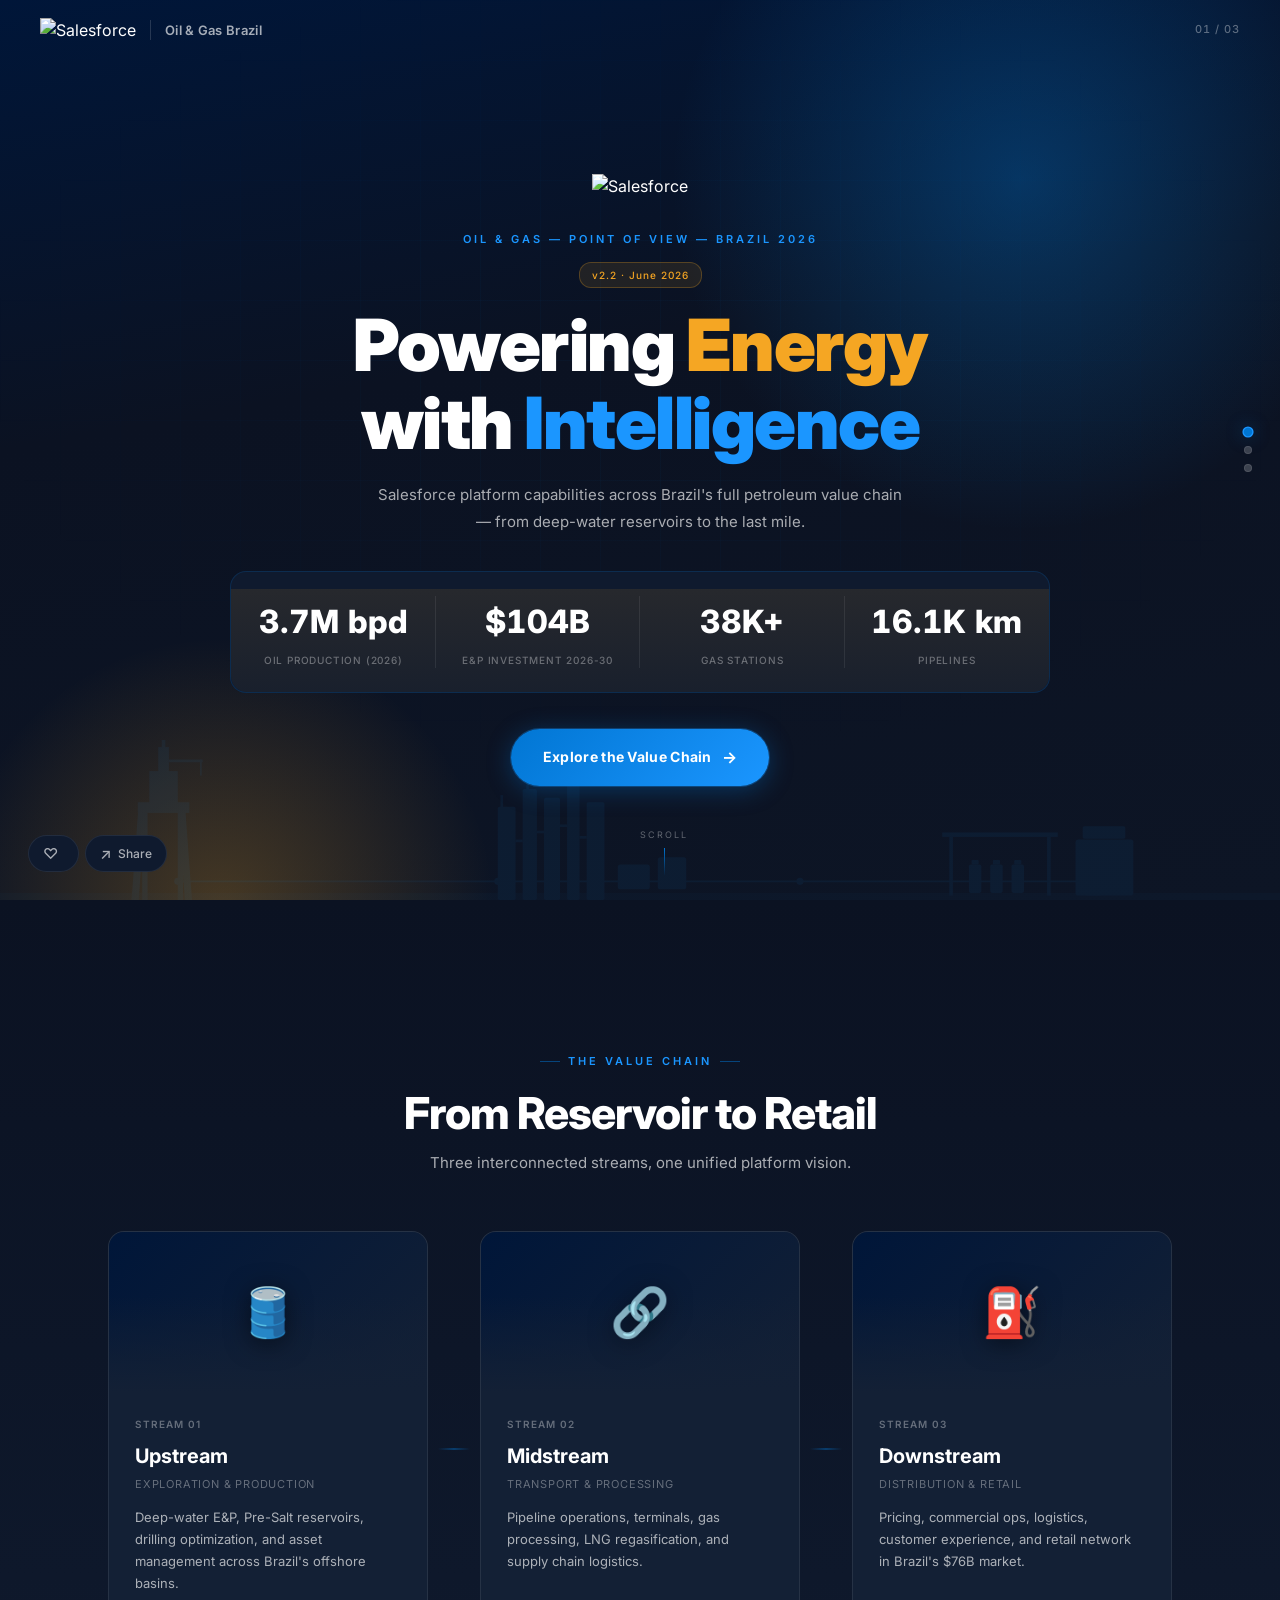
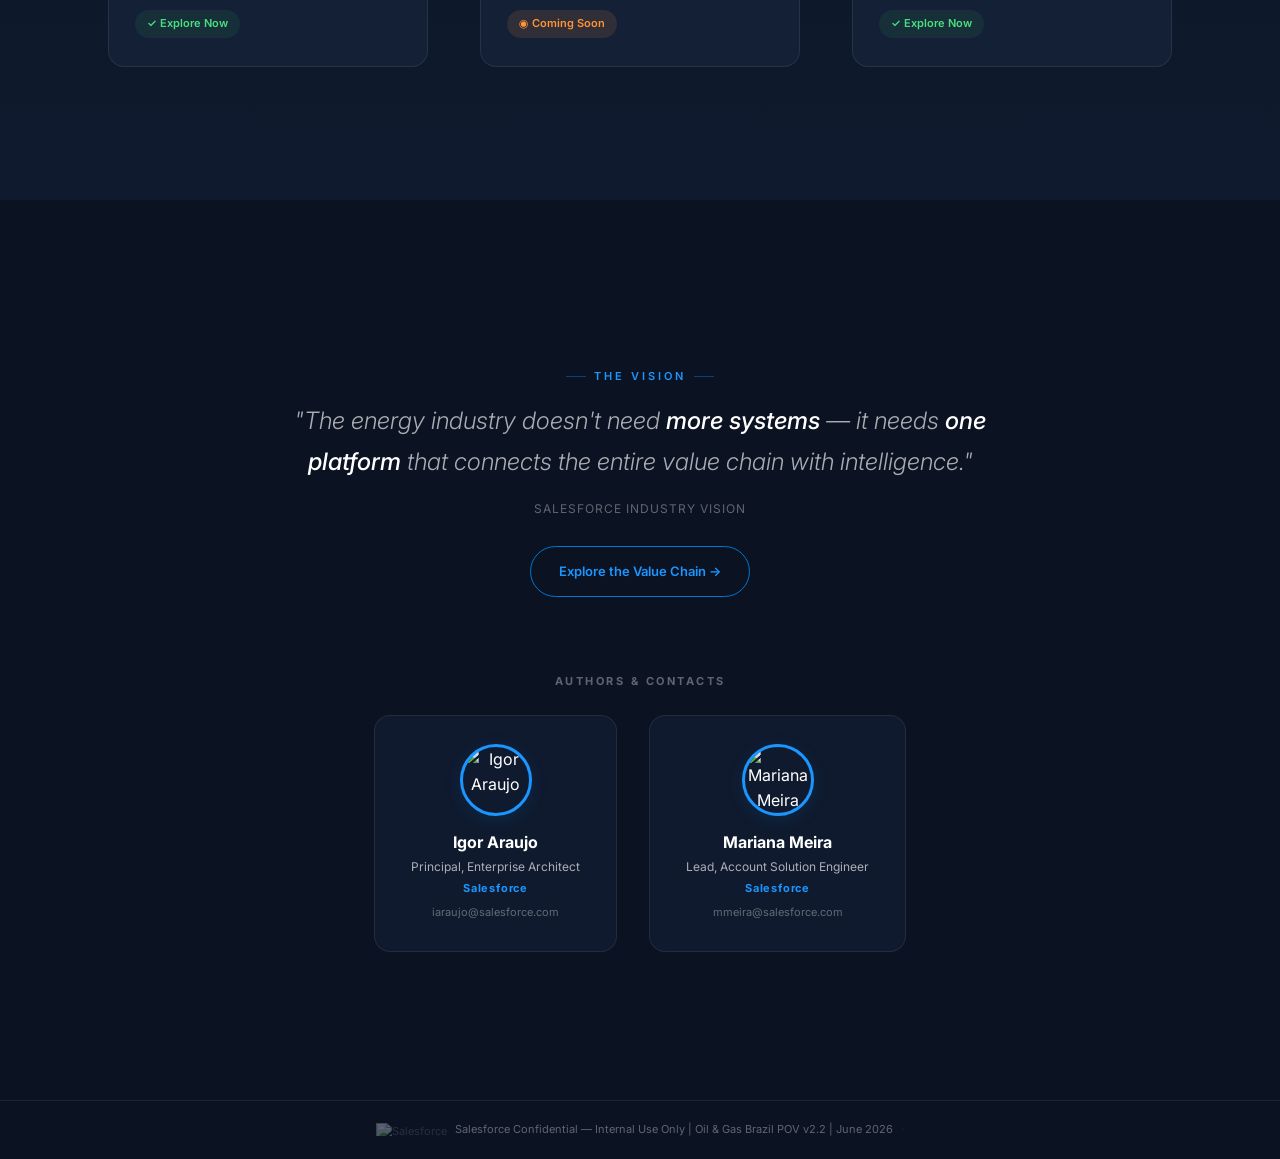
==== commit 0bfa690e: "feat: enhance UX and expand Upstream Salesforce Positioning (v2.2) - Default theme set to Light on D" ====
--- a/index.html
+++ b/index.html
@@ -771,70 +771,88 @@
 /* Authors */
 .authors-block {
   width: 100%;
-  max-width: 600px;
+  max-width: 720px;
+  margin-top: 16px;
 }
 
 .authors-title {
-  font-size: 12px;
-  font-weight: 600;
+  font-size: 11px;
+  font-weight: 700;
   color: var(--text-muted);
-  letter-spacing: 2px;
+  letter-spacing: 2.5px;
   text-transform: uppercase;
-  margin-bottom: 20px;
+  margin-bottom: 24px;
 }
 
 .authors-grid {
   display: flex;
   justify-content: center;
-  gap: 24px;
+  gap: 32px;
   flex-wrap: wrap;
 }
 
 .author-card {
   display: flex;
+  flex-direction: column;
   align-items: center;
-  gap: 16px;
-  padding: 16px 24px;
+  gap: 14px;
+  padding: 28px 36px;
   background: var(--surface-elevated);
   border: 1px solid var(--border);
-  border-radius: 12px;
+  border-radius: 16px;
   transition: all 0.3s;
+  min-width: 220px;
 }
 
 .author-card:hover {
-  border-color: var(--border-light);
-  transform: translateY(-2px);
+  border-color: var(--sf-light-blue);
+  transform: translateY(-4px);
+  box-shadow: 0 12px 32px rgba(1,118,211,0.12);
 }
 
 .author-avatar {
-  width: 48px;
-  height: 48px;
+  width: 72px;
+  height: 72px;
   border-radius: 50%;
   object-fit: cover;
-  border: 2px solid var(--border-light);
+  border: 3px solid var(--sf-light-blue);
+  box-shadow: 0 4px 16px rgba(1,118,211,0.15);
 }
 
 .author-info {
-  text-align: left;
+  text-align: center;
 }
 
 .author-info h4 {
-  font-size: 14px;
-  font-weight: 600;
-  margin-bottom: 2px;
+  font-size: 16px;
+  font-weight: 700;
+  margin-bottom: 4px;
 }
 
 .author-info .author-role {
+  font-size: 12px;
+  color: var(--text-secondary);
+  line-height: 1.4;
+}
+
+.author-info .author-company {
   font-size: 11px;
-  color: var(--text-secondary);
-}
-
-.author-info .author-company {
-  font-size: 10px;
   color: var(--sf-light-blue);
-  font-weight: 600;
-  margin-top: 1px;
-  letter-spacing: 0.5px;
+  font-weight: 700;
+  margin-top: 4px;
+  letter-spacing: 0.8px;
+}
+
+.author-info .author-email {
+  font-size: 11px;
+  color: var(--text-muted);
+  margin-top: 6px;
+  text-decoration: none;
+  transition: color 0.15s;
+}
+
+.author-info .author-email:hover {
+  color: var(--sf-light-blue);
 }
 
 /* FOOTER */
@@ -1122,7 +1140,7 @@
       <img src="assets/salesforce-logo.png" alt="Salesforce">
     </div>
     <p class="hero-eyebrow">Oil & Gas — Point of View — Brazil 2026</p>
-    <span class="version-badge">v2.1 · June 2026</span>
+    <span class="version-badge">v2.2 · June 2026</span>
     <h1 class="hero-title">
       <span class="line">Powering <span class="gold">Energy</span></span>
       <span class="line">with <span class="sf-blue">Intelligence</span></span>
@@ -1142,15 +1160,15 @@
       </div>
     </div>
     <div class="hero-stat">
-      <div class="stat-value" data-target="3.7" data-suffix="M">0</div>
-      <div class="stat-label">Barrels / Day</div>
+      <div class="stat-value" data-target="4.25" data-suffix="M bpd">0</div>
+      <div class="stat-label">Oil Production (2026)</div>
     </div>
     <div class="hero-stat">
-      <div class="stat-value" data-target="200" data-prefix="$" data-suffix="B+">0</div>
-      <div class="stat-label">Industry Revenue</div>
+      <div class="stat-value" data-target="120" data-prefix="$" data-suffix="B">0</div>
+      <div class="stat-label">E&P Investment 2026-30</div>
     </div>
     <div class="hero-stat">
-      <div class="stat-value" data-target="42" data-suffix="K+">0</div>
+      <div class="stat-value" data-target="44" data-suffix="K+">0</div>
       <div class="stat-label">Gas Stations</div>
     </div>
     <div class="hero-stat">
@@ -1253,22 +1271,24 @@
     <a href="#sec-chain" class="vision-cta">Explore the Value Chain →</a>
   </div>
   <div class="authors-block">
-    <div class="authors-title">Authors</div>
+    <div class="authors-title">Authors & Contacts</div>
     <div class="authors-grid">
       <div class="author-card">
         <img src="assets/igor.png" alt="Igor Araujo" class="author-avatar">
         <div class="author-info">
           <h4>Igor Araujo</h4>
-          <div class="author-role">Principal Enterprise Architect</div>
+          <div class="author-role">Principal, Enterprise Architect</div>
           <div class="author-company">Salesforce</div>
+          <a href="mailto:iaraujo@salesforce.com" class="author-email">iaraujo@salesforce.com</a>
         </div>
       </div>
       <div class="author-card">
         <img src="assets/mariana.png" alt="Mariana Meira" class="author-avatar">
         <div class="author-info">
           <h4>Mariana Meira</h4>
-          <div class="author-role">Lead, Account SE</div>
+          <div class="author-role">Lead, Account Solution Engineer</div>
           <div class="author-company">Salesforce</div>
+          <a href="mailto:mmeira@salesforce.com" class="author-email">mmeira@salesforce.com</a>
         </div>
       </div>
     </div>
@@ -1303,7 +1323,7 @@
 <!-- FOOTER -->
 <div class="footer">
   <img src="assets/salesforce-logo.png" alt="Salesforce">
-  <span>Salesforce Confidential — Internal Use Only | Oil & Gas Brazil POV v2.1 | June 2026</span>
+  <span>Salesforce Confidential — Internal Use Only | Oil & Gas Brazil POV v2.2 | June 2026</span>
   <span class="footer-separator">·</span>
   <span class="view-counter" id="viewCounter"></span>
 </div>
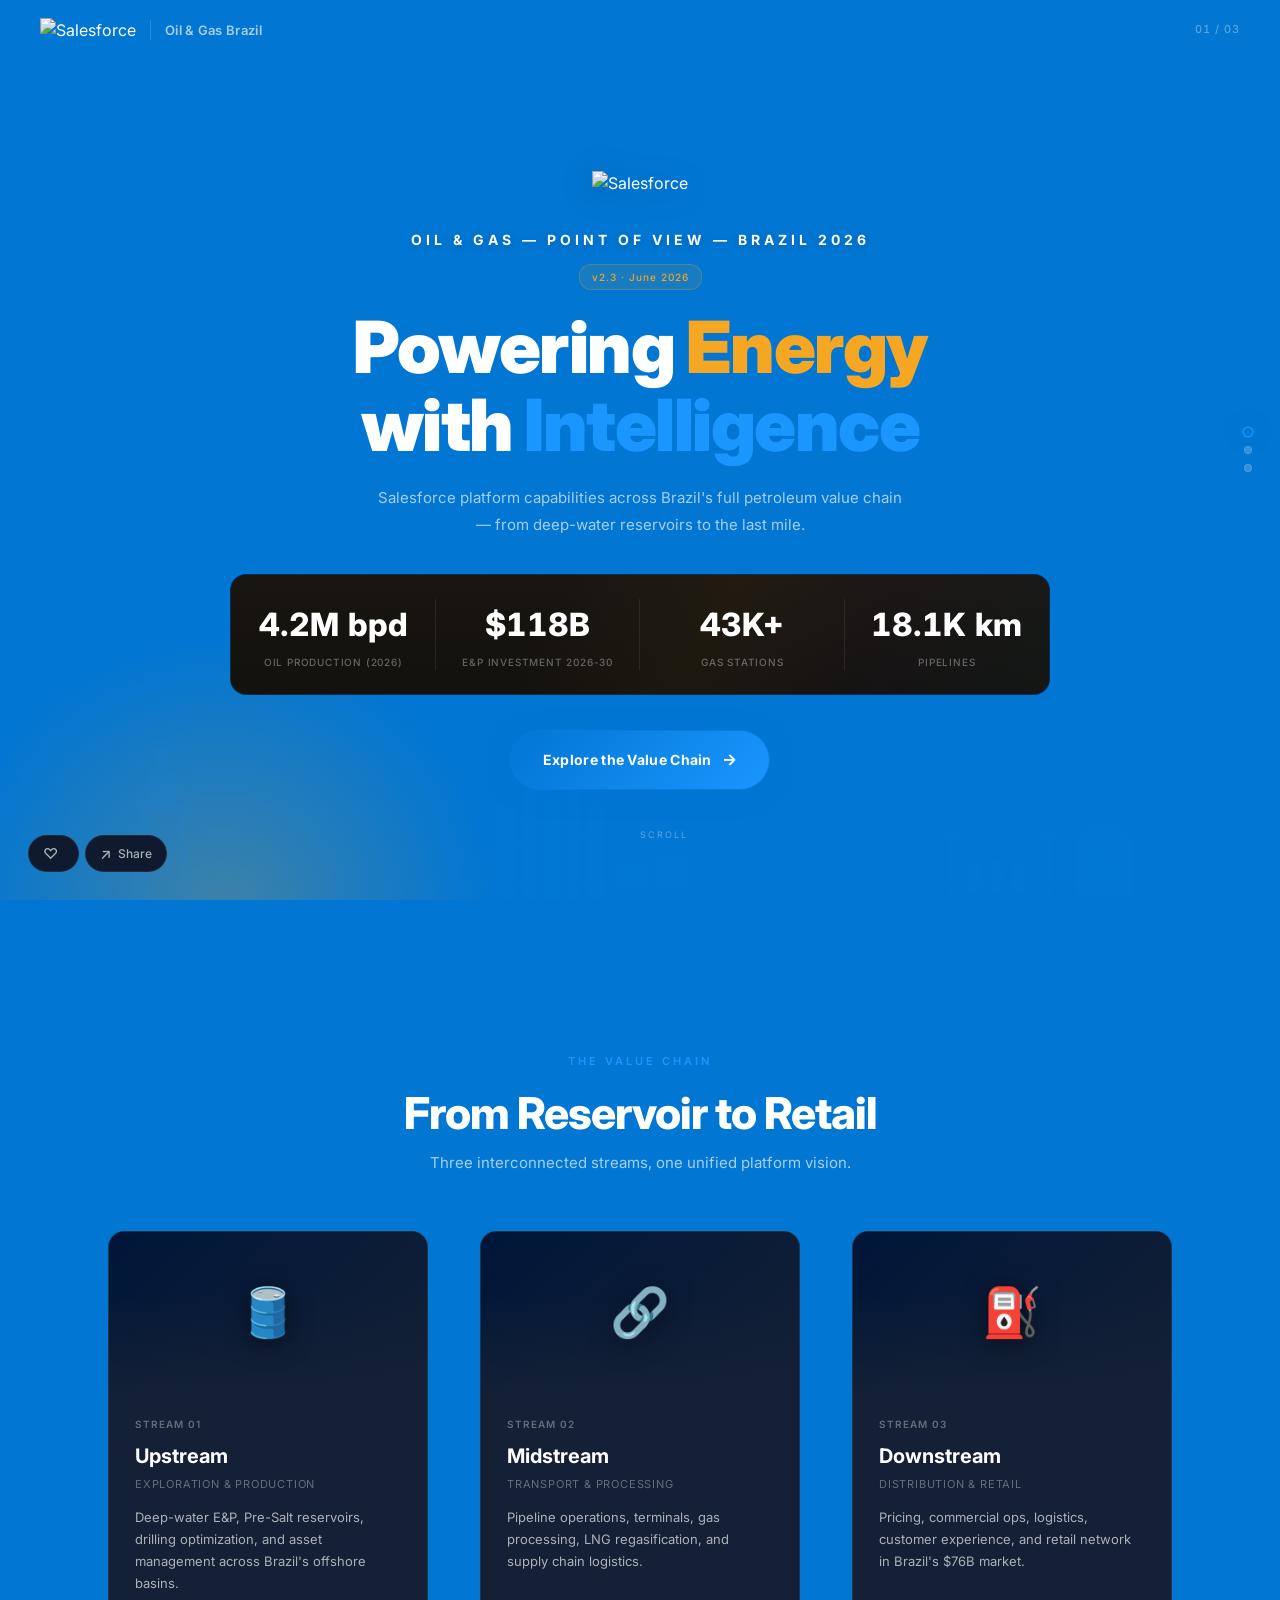
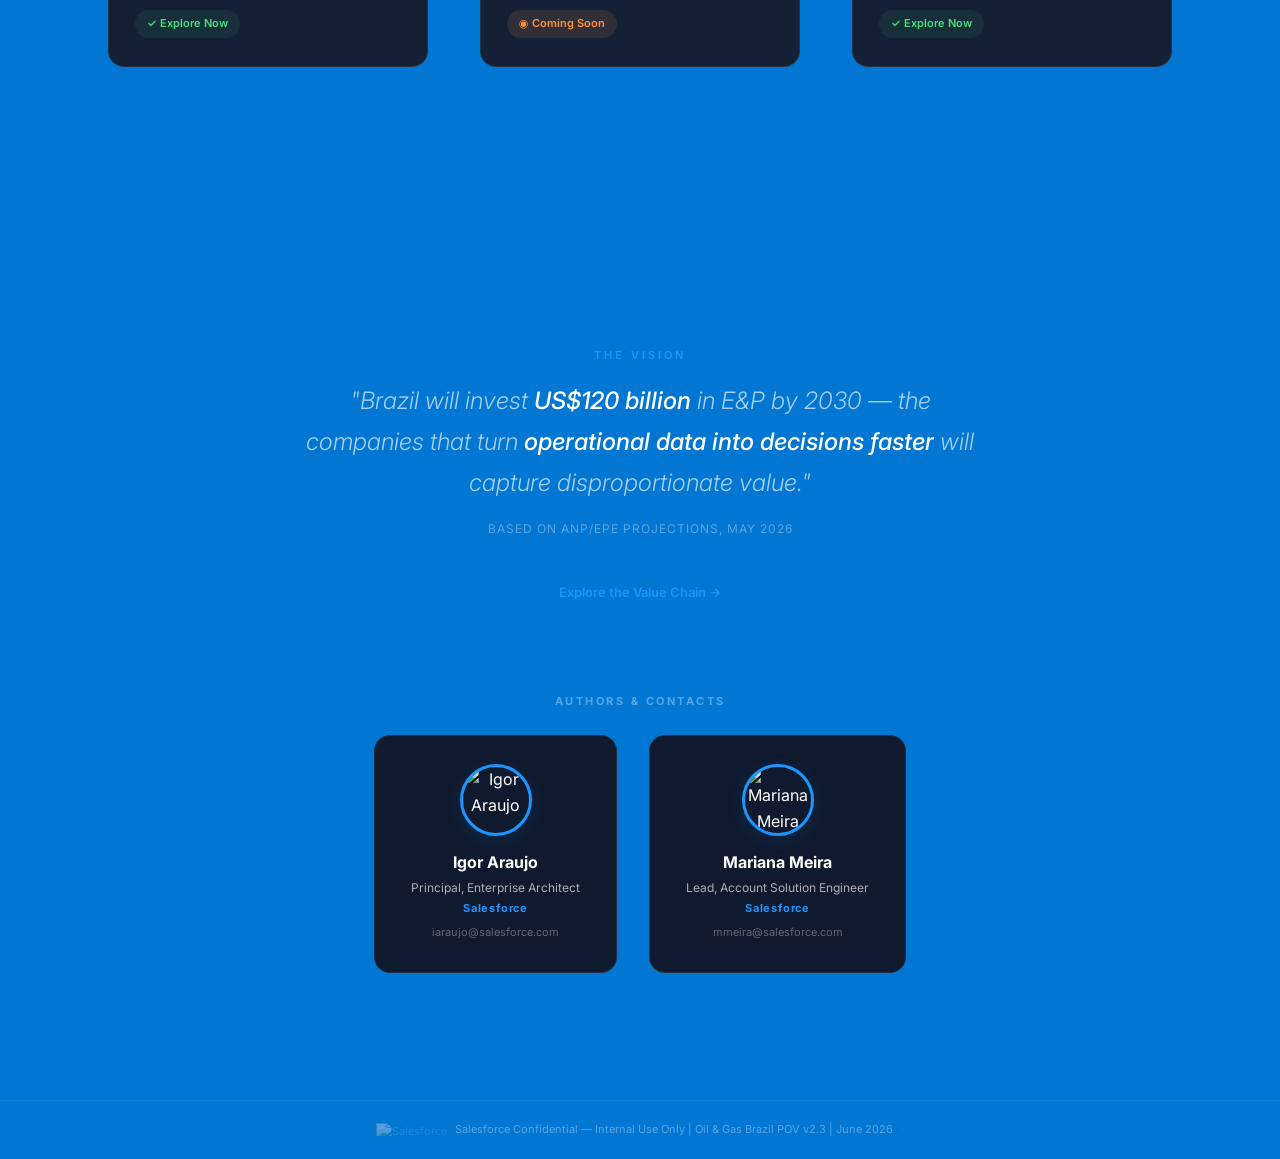
==== commit 17c08922: "feat: oil tank fill effect, depth scroll, EA section, and visual polish (v2.3) - Hub: scroll-depth e" ====
--- a/index.html
+++ b/index.html
@@ -38,11 +38,12 @@
 
 body {
   font-family: 'Inter', system-ui, -apple-system, sans-serif;
-  background: var(--surface);
+  background: #0176D3;
   color: var(--text-primary);
   line-height: 1.6;
   overflow-x: hidden;
   -webkit-font-smoothing: antialiased;
+  transition: background 0.05s linear;
 }
 
 /* NAVIGATION */
@@ -104,6 +105,7 @@
   font-variant-numeric: tabular-nums;
 }
 
+
 /* SECTIONS */
 section {
   scroll-snap-align: start;
@@ -117,7 +119,7 @@
 
 /* HERO SECTION */
 .hero {
-  background: linear-gradient(170deg, var(--sf-navy) 0%, var(--surface) 40%, #0d1525 100%);
+  background: transparent;
   position: relative;
   flex-direction: column;
   padding: 110px 40px 50px;
@@ -227,21 +229,22 @@
 }
 
 .hero-logo img {
-  height: 40px;
+  height: 64px;
   width: auto;
-  filter: brightness(1.1);
+  filter: drop-shadow(0 4px 16px rgba(0,0,0,0.2));
 }
 
 .hero-eyebrow {
-  font-size: 11px;
-  font-weight: 600;
-  letter-spacing: 3px;
+  font-size: 14px;
+  font-weight: 700;
+  letter-spacing: 4px;
   text-transform: uppercase;
-  color: var(--sf-light-blue);
+  color: #ffffff;
   margin-bottom: 12px;
   opacity: 0;
   transform: translateY(20px);
   animation: revealUp 0.8s ease forwards 0.4s;
+  text-shadow: 0 2px 8px rgba(0,0,0,0.2);
 }
 
 .version-badge {
@@ -309,7 +312,7 @@
   animation: revealUp 0.8s ease forwards 1.3s;
 }
 
-/* Wave fill effect */
+/* Wave fill effect — oil tank */
 .stats-wave-container {
   position: absolute;
   inset: 0;
@@ -321,28 +324,50 @@
 .stats-wave {
   position: absolute;
   bottom: -100%;
-  left: -5%;
-  width: 110%;
+  left: 0;
+  width: 100%;
   height: 200%;
   transition: none;
 }
 
 .stats-wave.filling {
-  animation: waveFill 2.4s cubic-bezier(0.25, 0.46, 0.45, 0.94) forwards;
+  animation: waveFill 3.2s cubic-bezier(0.2, 0.6, 0.4, 1) forwards;
 }
 
 @keyframes waveFill {
   0% { bottom: -100%; }
-  100% { bottom: -10%; }
-}
-
-.stats-wave svg {
-  position: absolute;
-  bottom: 48%;
-  left: 0;
+  60% { bottom: -18%; }
+  80% { bottom: -12%; }
+  100% { bottom: -5%; }
+}
+
+.stats-wave .wave-surface {
+  position: absolute;
+  top: 0;
+  left: -50%;
   width: 200%;
-  height: 60px;
-  animation: waveShift 3s linear infinite;
+  height: 30px;
+}
+
+.stats-wave .wave-surface svg {
+  width: 100%;
+  height: 100%;
+  animation: waveShift 4s linear infinite;
+}
+
+.stats-wave .wave-surface-2 {
+  position: absolute;
+  top: 4px;
+  left: -50%;
+  width: 200%;
+  height: 24px;
+  opacity: 0.5;
+}
+
+.stats-wave .wave-surface-2 svg {
+  width: 100%;
+  height: 100%;
+  animation: waveShift2 6s linear infinite;
 }
 
 @keyframes waveShift {
@@ -350,13 +375,90 @@
   100% { transform: translateX(-50%); }
 }
 
+@keyframes waveShift2 {
+  0% { transform: translateX(-50%); }
+  100% { transform: translateX(0); }
+}
+
 .stats-wave .wave-body {
   position: absolute;
-  bottom: 0;
+  top: 18px;
   left: 0;
   right: 0;
-  top: 52%;
-  background: linear-gradient(180deg, rgba(245,166,35,0.1) 0%, rgba(180,120,20,0.05) 100%);
+  bottom: 0;
+  background: linear-gradient(180deg,
+    rgba(40,30,10,0.55) 0%,
+    rgba(30,20,5,0.7) 40%,
+    rgba(20,15,5,0.8) 100%
+  );
+}
+
+/* Bubbles */
+.stats-bubbles {
+  position: absolute;
+  inset: 0;
+  overflow: hidden;
+  border-radius: 16px;
+  pointer-events: none;
+  opacity: 0;
+  transition: opacity 1s ease 3s;
+}
+
+.stats-wave.filling ~ .stats-bubbles {
+  opacity: 1;
+}
+
+.bubble {
+  position: absolute;
+  bottom: -20px;
+  border-radius: 50%;
+  background: radial-gradient(circle at 30% 30%, rgba(245,166,35,0.3), rgba(245,166,35,0.05));
+  border: 1px solid rgba(245,166,35,0.15);
+  animation: bubbleRise linear infinite;
+}
+
+@keyframes bubbleRise {
+  0% {
+    transform: translateX(0) scale(0.8);
+    opacity: 0;
+  }
+  10% { opacity: 1; }
+  90% { opacity: 0.6; }
+  100% {
+    transform: translateX(20px) scale(1.1);
+    opacity: 0;
+    bottom: 100%;
+  }
+}
+
+/* Oil sheen shimmer on surface */
+.oil-sheen {
+  position: absolute;
+  inset: 0;
+  border-radius: 16px;
+  pointer-events: none;
+  opacity: 0;
+  transition: opacity 1.5s ease 3.5s;
+  background: linear-gradient(
+    120deg,
+    transparent 20%,
+    rgba(245,166,35,0.04) 30%,
+    rgba(100,60,200,0.03) 40%,
+    rgba(0,161,224,0.03) 50%,
+    rgba(245,166,35,0.04) 60%,
+    transparent 70%
+  );
+  background-size: 200% 100%;
+  animation: sheenShift 8s ease-in-out infinite;
+}
+
+.stats-wave.filling ~ .oil-sheen {
+  opacity: 1;
+}
+
+@keyframes sheenShift {
+  0%, 100% { background-position: -100% 0; }
+  50% { background-position: 200% 0; }
 }
 
 .hero-stat {
@@ -467,7 +569,7 @@
 
 /* VALUE CHAIN SECTION */
 .chain-section {
-  background: linear-gradient(180deg, var(--surface) 0%, var(--surface-elevated) 100%);
+  background: transparent;
   flex-direction: column;
   gap: 56px;
   padding: 100px 40px 80px;
@@ -714,7 +816,7 @@
 
 /* VISION & AUTHORS SECTION */
 .vision-section {
-  background: var(--surface);
+  background: transparent;
   flex-direction: column;
   gap: 60px;
   padding: 100px 40px 80px;
@@ -866,7 +968,7 @@
   align-items: center;
   justify-content: center;
   gap: 8px;
-  background: var(--surface);
+  background: transparent;
 }
 
 .footer img {
@@ -1140,7 +1242,7 @@
       <img src="assets/salesforce-logo.png" alt="Salesforce">
     </div>
     <p class="hero-eyebrow">Oil & Gas — Point of View — Brazil 2026</p>
-    <span class="version-badge">v2.2 · June 2026</span>
+    <span class="version-badge">v2.3 · June 2026</span>
     <h1 class="hero-title">
       <span class="line">Powering <span class="gold">Energy</span></span>
       <span class="line">with <span class="sf-blue">Intelligence</span></span>
@@ -1152,12 +1254,20 @@
   <div class="hero-stats" id="heroStats">
     <div class="stats-wave-container">
       <div class="stats-wave" id="statsWave">
-        <svg xmlns="http://www.w3.org/2000/svg" viewBox="0 0 1200 60" preserveAspectRatio="none">
-          <path d="M0,30 C200,10 400,50 600,30 C800,10 1000,50 1200,30 C1400,10 1600,50 1800,30 C2000,10 2200,50 2400,30" fill="none" stroke="rgba(245,166,35,0.4)" stroke-width="2"/>
-          <path d="M0,35 C200,55 400,15 600,35 C800,55 1000,15 1200,35 C1400,55 1600,15 1800,35 C2000,55 2200,15 2400,35" fill="none" stroke="rgba(200,130,20,0.25)" stroke-width="1.5"/>
-        </svg>
+        <div class="wave-surface">
+          <svg xmlns="http://www.w3.org/2000/svg" viewBox="0 0 1200 30" preserveAspectRatio="none">
+            <path d="M0,15 C150,5 300,25 450,15 C600,5 750,25 900,15 C1050,5 1200,25 1350,15 C1500,5 1650,25 1800,15 C1950,5 2100,25 2400,15" fill="none" stroke="rgba(245,166,35,0.5)" stroke-width="2.5"/>
+          </svg>
+        </div>
+        <div class="wave-surface-2">
+          <svg xmlns="http://www.w3.org/2000/svg" viewBox="0 0 1200 24" preserveAspectRatio="none">
+            <path d="M0,12 C200,4 400,20 600,12 C800,4 1000,20 1200,12 C1400,4 1600,20 1800,12 C2000,4 2200,20 2400,12" fill="none" stroke="rgba(180,120,20,0.3)" stroke-width="1.5"/>
+          </svg>
+        </div>
         <div class="wave-body"></div>
       </div>
+      <div class="stats-bubbles" id="statsBubbles"></div>
+      <div class="oil-sheen"></div>
     </div>
     <div class="hero-stat">
       <div class="stat-value" data-target="4.25" data-suffix="M bpd">0</div>
@@ -1265,9 +1375,9 @@
   <div class="vision-content">
     <div class="section-label">The Vision</div>
     <blockquote class="vision-quote">
-      "The energy industry doesn't need <span class="highlight">more systems</span> — it needs <span class="highlight">one platform</span> that connects the entire value chain with intelligence."
+      "Brazil will invest <span class="highlight">US$120 billion</span> in E&P by 2030 — the companies that turn <span class="highlight">operational data into decisions faster</span> will capture disproportionate value."
     </blockquote>
-    <p class="vision-attribution">Salesforce Industry Vision</p>
+    <p class="vision-attribution">Based on ANP/EPE projections, May 2026</p>
     <a href="#sec-chain" class="vision-cta">Explore the Value Chain →</a>
   </div>
   <div class="authors-block">
@@ -1323,7 +1433,7 @@
 <!-- FOOTER -->
 <div class="footer">
   <img src="assets/salesforce-logo.png" alt="Salesforce">
-  <span>Salesforce Confidential — Internal Use Only | Oil & Gas Brazil POV v2.2 | June 2026</span>
+  <span>Salesforce Confidential — Internal Use Only | Oil & Gas Brazil POV v2.3 | June 2026</span>
   <span class="footer-separator">·</span>
   <span class="view-counter" id="viewCounter"></span>
 </div>
@@ -1378,6 +1488,28 @@
 setTimeout(() => {
   animateCounters();
   document.getElementById('statsWave').classList.add('filling');
+
+  // Generate bubbles after fill starts
+  setTimeout(() => {
+    const container = document.getElementById('statsBubbles');
+    function createBubble() {
+      const bubble = document.createElement('div');
+      bubble.className = 'bubble';
+      const size = 3 + Math.random() * 8;
+      bubble.style.width = size + 'px';
+      bubble.style.height = size + 'px';
+      bubble.style.left = (10 + Math.random() * 80) + '%';
+      bubble.style.animationDuration = (3 + Math.random() * 4) + 's';
+      bubble.style.animationDelay = (Math.random() * 0.5) + 's';
+      container.appendChild(bubble);
+      bubble.addEventListener('animationiteration', () => {
+        bubble.style.left = (10 + Math.random() * 80) + '%';
+      });
+    }
+    for (let i = 0; i < 12; i++) {
+      setTimeout(() => createBubble(), i * 300);
+    }
+  }, 2800);
 }, 1800);
 
 // Video on hover for chain cards
@@ -1501,6 +1633,42 @@
     }
   });
 })();
+
+// Depth Scroll Effect — light (surface) to deep dark (bottom of well)
+(function() {
+  const body = document.body;
+  const surfaceColors = [
+    { r: 1, g: 118, b: 211 },   // top: SF Blue #0176D3
+    { r: 3, g: 45, b: 96 },     // mid: SF Dark #032D60
+    { r: 11, g: 18, b: 34 }     // bottom: Deep #0B1222
+  ];
+
+  function interpolateColor(c1, c2, t) {
+    return {
+      r: Math.round(c1.r + (c2.r - c1.r) * t),
+      g: Math.round(c1.g + (c2.g - c1.g) * t),
+      b: Math.round(c1.b + (c2.b - c1.b) * t)
+    };
+  }
+
+  function updateDepth() {
+    const scrollY = window.scrollY;
+    const maxScroll = document.documentElement.scrollHeight - window.innerHeight;
+    const progress = Math.min(scrollY / maxScroll, 1);
+
+    let color;
+    if (progress < 0.5) {
+      color = interpolateColor(surfaceColors[0], surfaceColors[1], progress * 2);
+    } else {
+      color = interpolateColor(surfaceColors[1], surfaceColors[2], (progress - 0.5) * 2);
+    }
+
+    body.style.background = `rgb(${color.r},${color.g},${color.b})`;
+  }
+
+  window.addEventListener('scroll', updateDepth, { passive: true });
+  updateDepth();
+})();
 </script>
 </body>
 </html>
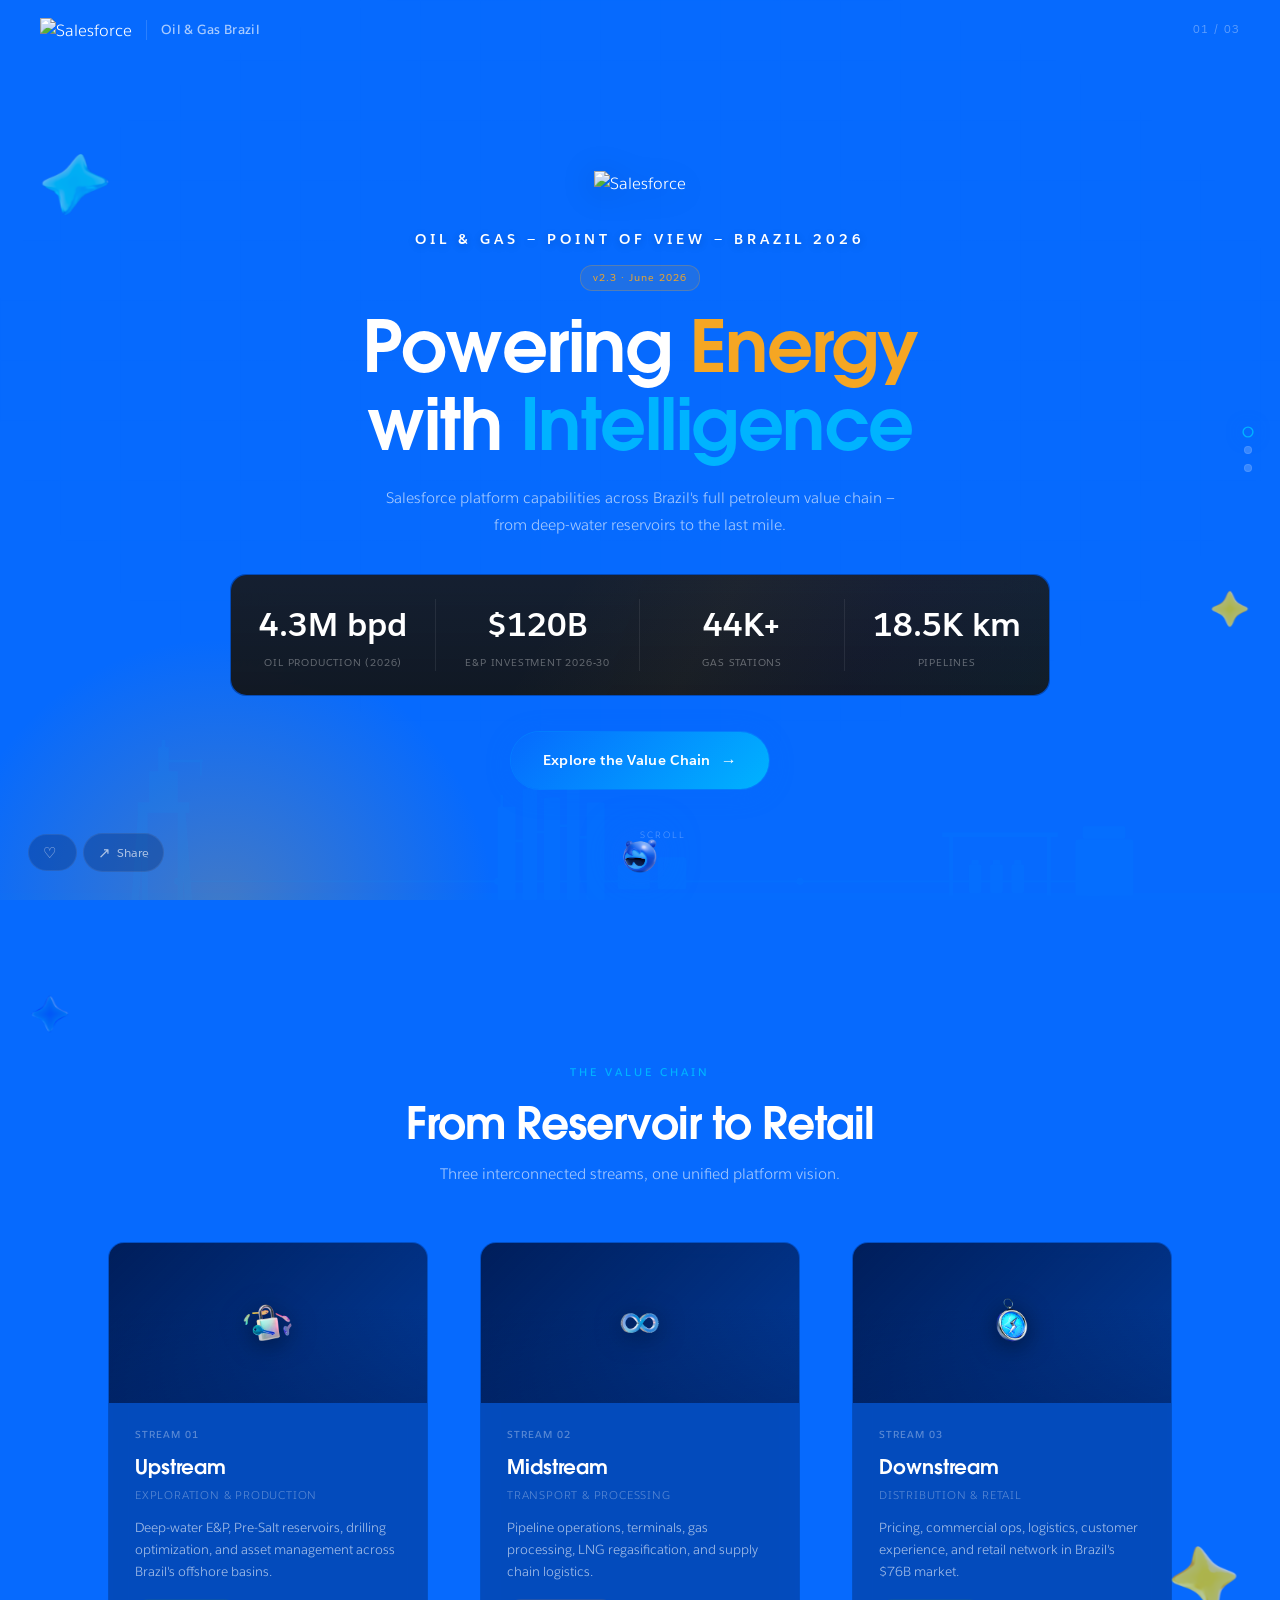
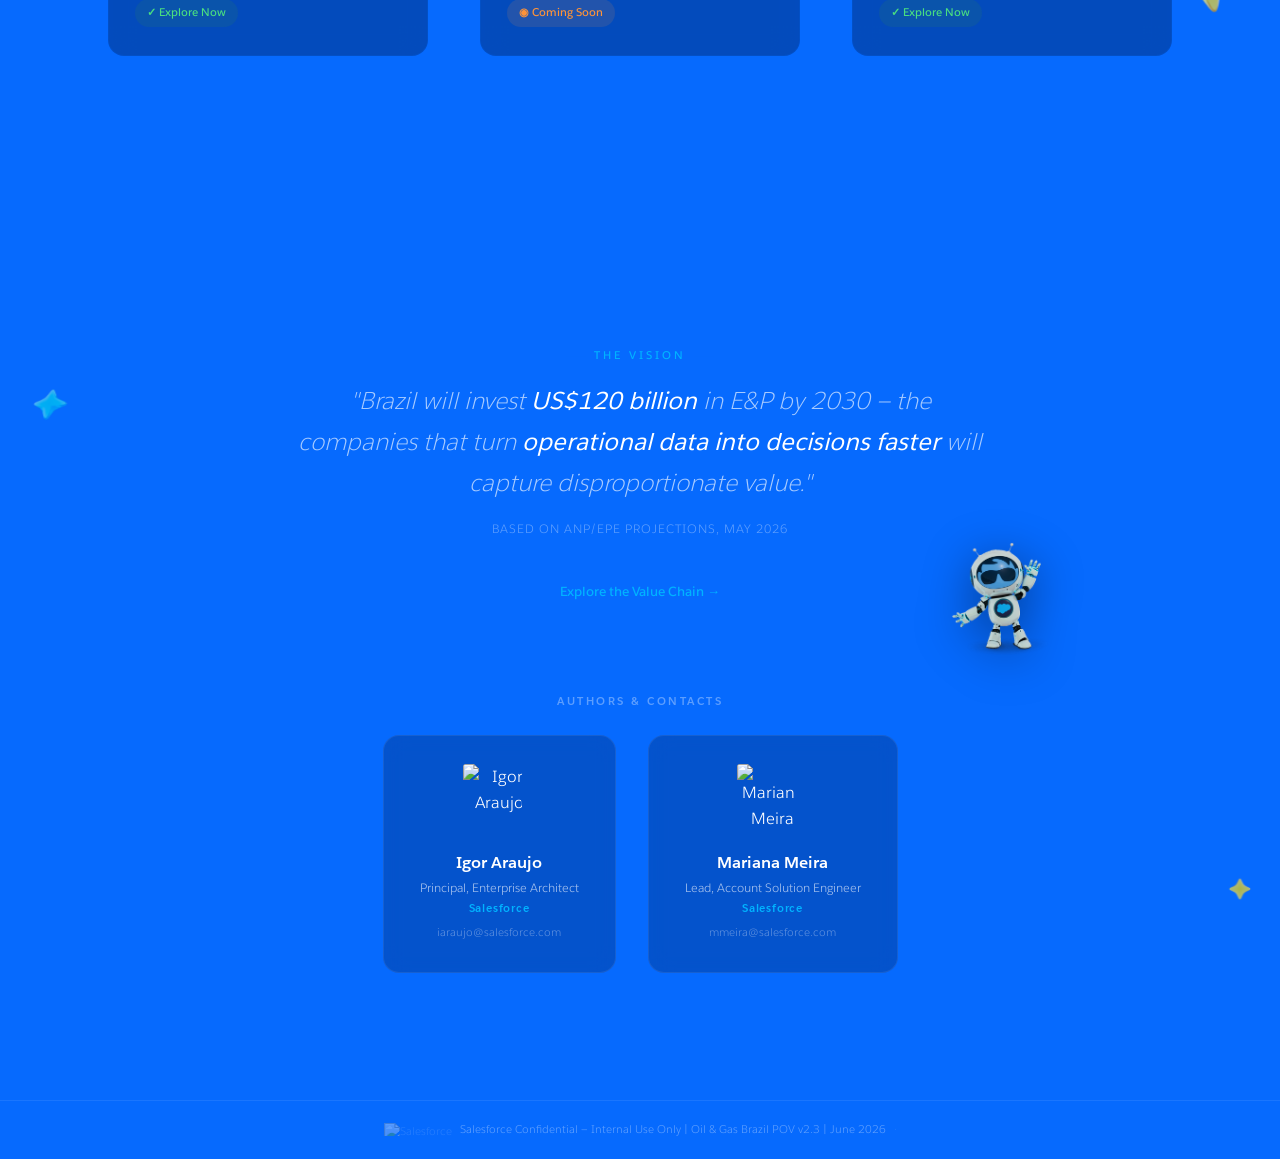
==== commit 81fc5dba: "feat: apply Sacred Visual System brand upgrade across all pages (v2.4) Migrate from Inter/Google Fon" ====
--- a/index.html
+++ b/index.html
@@ -4,27 +4,45 @@
 <meta charset="UTF-8">
 <meta name="viewport" content="width=device-width, initial-scale=1.0">
 <title>Salesforce × Oil & Gas Brazil</title>
-<link href="https://fonts.googleapis.com/css2?family=Inter:wght@300;400;500;600;700;800;900&display=swap" rel="stylesheet">
+
+<!-- Font Preloading -->
+<link rel="preload" href="assets/fonts/AvantGardeForSalesforceW05-Dm.woff" as="font" type="font/woff" crossorigin>
+<link rel="preload" href="assets/fonts/SalesforceSans-Regular.woff" as="font" type="font/woff" crossorigin>
+<link rel="preload" href="assets/fonts/SalesforceSans-Bold.woff" as="font" type="font/woff" crossorigin>
+
+<!-- Sacred Tokens -->
+<link rel="stylesheet" href="shared/tokens.css">
+
 <style>
 :root {
-  --sf-blue: #0176D3;
-  --sf-dark: #032D60;
-  --sf-navy: #001639;
-  --sf-light-blue: #1B96FF;
-  --sf-cloud: #00A1E0;
-  --sf-glow: rgba(1,118,211,0.35);
-  --gold: #f5a623;
+  /* Sacred Palette */
+  --electric-blue-50: #066AFE;
+  --electric-blue-15: #001E5B;
+  --cloud-blue-68: #00B3FF;
+  --black: #000B2E;
+  --oil-gold: #f5a623;
   --gold-glow: rgba(245,166,35,0.25);
-  --surface: #0B1222;
-  --surface-elevated: #0F1A2E;
-  --surface-card: #132035;
+
+  /* Surface layers */
+  --surface: #000B2E;
+  --surface-elevated: rgba(0,30,91,0.3);
+  --surface-card: rgba(0,30,91,0.4);
+
+  /* Text */
   --text-primary: #ffffff;
   --text-secondary: rgba(255,255,255,0.65);
   --text-muted: rgba(255,255,255,0.35);
+
+  /* Borders */
   --border: rgba(255,255,255,0.08);
-  --border-light: rgba(1,118,211,0.2);
+  --border-light: rgba(6,106,254,0.2);
+
+  /* Status */
   --success: #2E844A;
   --warning: #FE9339;
+
+  /* Glow */
+  --sf-glow: rgba(6,106,254,0.35);
 }
 
 * { margin: 0; padding: 0; box-sizing: border-box; }
@@ -37,13 +55,41 @@
 }
 
 body {
-  font-family: 'Inter', system-ui, -apple-system, sans-serif;
-  background: #0176D3;
+  font-family: 'SalesforceSans', -apple-system, BlinkMacSystemFont, 'Segoe UI', sans-serif;
+  background: var(--electric-blue-50);
   color: var(--text-primary);
   line-height: 1.6;
   overflow-x: hidden;
   -webkit-font-smoothing: antialiased;
   transition: background 0.05s linear;
+}
+
+h1, h2, h3 {
+  font-family: 'AvantGarde', 'SalesforceSans', sans-serif;
+}
+
+/* SPARKLES */
+.sparkle {
+  position: absolute;
+  pointer-events: none;
+  user-select: none;
+  opacity: 0.7;
+  z-index: 1;
+}
+
+.sparkle-left { left: 2%; }
+.sparkle-right { right: 2%; }
+.sparkle-sm { width: 28px; height: 28px; }
+.sparkle-md { width: 48px; height: 48px; }
+.sparkle-lg { width: 96px; height: 96px; }
+
+@keyframes sparkleFloat {
+  0%, 100% { transform: translateY(0) rotate(var(--initial-rotation, 0deg)); opacity: 0.7; }
+  50% { transform: translateY(-12px) rotate(calc(var(--initial-rotation, 0deg) + 5deg)); opacity: 1; }
+}
+
+.sparkle {
+  animation: sparkleFloat 4s ease-in-out infinite;
 }
 
 /* NAVIGATION */
@@ -61,8 +107,9 @@
 }
 
 .nav.scrolled {
-  background: rgba(11,18,34,0.94);
+  background: rgba(0,11,46,0.94);
   backdrop-filter: blur(20px);
+  -webkit-backdrop-filter: blur(20px);
   padding: 12px 40px;
   border-bottom: 1px solid var(--border-light);
 }
@@ -105,11 +152,11 @@
   font-variant-numeric: tabular-nums;
 }
 
-
 /* SECTIONS */
 section {
   scroll-snap-align: start;
   min-height: 100vh;
+  min-height: 100dvh;
   position: relative;
   display: flex;
   align-items: center;
@@ -166,8 +213,8 @@
   position: absolute;
   inset: 0;
   background-image:
-    linear-gradient(rgba(1,118,211,0.04) 1px, transparent 1px),
-    linear-gradient(90deg, rgba(1,118,211,0.04) 1px, transparent 1px);
+    linear-gradient(rgba(6,106,254,0.04) 1px, transparent 1px),
+    linear-gradient(90deg, rgba(6,106,254,0.04) 1px, transparent 1px);
   background-size: 60px 60px;
   mask-image: radial-gradient(ellipse 70% 60% at 50% 40%, black 20%, transparent 75%);
   -webkit-mask-image: radial-gradient(ellipse 70% 60% at 50% 40%, black 20%, transparent 75%);
@@ -183,7 +230,7 @@
   position: absolute;
   width: 2px;
   height: 2px;
-  background: var(--sf-light-blue);
+  background: var(--cloud-blue-68);
   border-radius: 50%;
   opacity: 0;
   animation: float 14s linear infinite;
@@ -210,7 +257,7 @@
 .skyline-svg {
   width: 100%;
   height: 100%;
-  fill: var(--sf-light-blue);
+  fill: var(--cloud-blue-68);
 }
 
 /* Hero Content */
@@ -252,7 +299,7 @@
   font-size: 10px;
   font-weight: 500;
   letter-spacing: 1px;
-  color: var(--gold);
+  color: var(--oil-gold);
   background: rgba(245,166,35,0.1);
   border: 1px solid rgba(245,166,35,0.25);
   padding: 4px 12px;
@@ -281,8 +328,8 @@
 .hero-title .line:nth-child(1) { animation-delay: 0.6s; }
 .hero-title .line:nth-child(2) { animation-delay: 0.8s; }
 
-.hero-title .sf-blue { color: var(--sf-light-blue); }
-.hero-title .gold { color: var(--gold); }
+.hero-title .sf-blue { color: var(--cloud-blue-68); }
+.hero-title .gold { color: var(--oil-gold); }
 
 .hero-description {
   font-size: 15px;
@@ -303,8 +350,10 @@
   grid-template-columns: repeat(4, 1fr);
   width: 100%;
   max-width: 820px;
-  background: var(--surface-elevated);
-  border: 1px solid var(--border-light);
+  background: rgba(0, 30, 91, 0.6);
+  backdrop-filter: blur(20px);
+  -webkit-backdrop-filter: blur(20px);
+  border: 1px solid rgba(6, 106, 254, 0.3);
   border-radius: 16px;
   overflow: hidden;
   opacity: 0;
@@ -508,20 +557,20 @@
   align-items: center;
   gap: 10px;
   padding: 16px 32px;
-  background: linear-gradient(135deg, var(--sf-blue) 0%, var(--sf-light-blue) 100%);
+  background: linear-gradient(135deg, var(--electric-blue-50) 0%, var(--cloud-blue-68) 100%);
   color: #fff;
   border-radius: 30px;
   text-decoration: none;
   font-size: 14px;
   font-weight: 700;
   transition: all 0.3s;
-  box-shadow: 0 4px 24px var(--sf-glow), 0 0 0 1px rgba(27,150,255,0.3);
+  box-shadow: 0 4px 24px var(--sf-glow), 0 0 0 1px rgba(0,179,255,0.3);
   letter-spacing: 0.3px;
 }
 
 .hero-cta:hover {
   transform: translateY(-3px) scale(1.02);
-  box-shadow: 0 8px 40px var(--sf-glow), 0 0 0 1px rgba(27,150,255,0.5);
+  box-shadow: 0 8px 40px var(--sf-glow), 0 0 0 1px rgba(0,179,255,0.5);
 }
 
 .hero-cta .arrow {
@@ -554,7 +603,7 @@
 .scroll-line {
   width: 1px;
   height: 28px;
-  background: linear-gradient(to bottom, var(--sf-blue), transparent);
+  background: linear-gradient(to bottom, var(--electric-blue-50), transparent);
   animation: scrollPulse 2s ease-in-out infinite;
 }
 
@@ -565,6 +614,24 @@
 
 @keyframes revealUp {
   to { opacity: 1; transform: translateY(0) scale(1); }
+}
+
+/* SECTION DIVIDER - Agentforce Ball */
+.section-divider {
+  position: absolute;
+  bottom: 20px;
+  left: 50%;
+  transform: translateX(-50%);
+  z-index: 10;
+  width: 48px;
+  height: 48px;
+  filter: drop-shadow(0 0 20px rgba(6,106,254,0.6));
+  animation: floatGentle 3s ease-in-out infinite;
+}
+
+@keyframes floatGentle {
+  0%, 100% { transform: translateX(-50%) translateY(0); }
+  50% { transform: translateX(-50%) translateY(-8px); }
 }
 
 /* VALUE CHAIN SECTION */
@@ -583,7 +650,7 @@
   font-size: 11px;
   font-weight: 600;
   letter-spacing: 3px;
-  color: var(--sf-light-blue);
+  color: var(--cloud-blue-68);
   text-transform: uppercase;
   margin-bottom: 16px;
   display: flex;
@@ -597,7 +664,7 @@
   content: '';
   width: 20px;
   height: 1px;
-  background: var(--sf-blue);
+  background: var(--electric-blue-50);
   opacity: 0.5;
 }
 
@@ -632,7 +699,9 @@
   max-width: 320px;
   padding: 0;
   background: var(--surface-card);
-  border: 1px solid var(--border);
+  backdrop-filter: blur(12px);
+  -webkit-backdrop-filter: blur(12px);
+  border: 1px solid rgba(6,106,254,0.15);
   border-radius: 16px;
   text-decoration: none;
   color: inherit;
@@ -645,8 +714,8 @@
 
 .chain-card:hover {
   transform: translateY(-8px);
-  border-color: var(--sf-blue);
-  box-shadow: 0 20px 60px rgba(1,118,211,0.2), 0 0 0 1px var(--border-light);
+  border-color: var(--electric-blue-50);
+  box-shadow: 0 20px 60px rgba(6,106,254,0.2), 0 0 0 1px var(--border-light);
 }
 
 .chain-card.available:hover {
@@ -659,7 +728,7 @@
   position: relative;
   height: 160px;
   overflow: hidden;
-  background: linear-gradient(135deg, var(--sf-navy) 0%, var(--surface-card) 100%);
+  background: linear-gradient(135deg, var(--electric-blue-15) 0%, var(--surface-card) 100%);
 }
 
 .card-visual video {
@@ -688,7 +757,8 @@
   top: 50%;
   left: 50%;
   transform: translate(-50%, -50%);
-  font-size: 48px;
+  width: 64px;
+  height: 64px;
   z-index: 2;
   transition: all 0.4s;
   filter: drop-shadow(0 4px 12px rgba(0,0,0,0.5));
@@ -810,7 +880,7 @@
 .connector-line {
   width: 32px;
   height: 2px;
-  background: linear-gradient(to right, transparent, var(--sf-blue), transparent);
+  background: linear-gradient(to right, transparent, var(--electric-blue-50), transparent);
   opacity: 0.4;
 }
 
@@ -825,6 +895,23 @@
 
 .vision-content {
   max-width: 700px;
+  position: relative;
+}
+
+.vision-character {
+  position: absolute;
+  bottom: -40px;
+  right: -80px;
+  width: 120px;
+  height: auto;
+  filter: drop-shadow(0 8px 24px rgba(0,0,0,0.4));
+  animation: floatCharacter 4s ease-in-out infinite;
+  pointer-events: none;
+}
+
+@keyframes floatCharacter {
+  0%, 100% { transform: translateY(0) rotate(-2deg); }
+  50% { transform: translateY(-15px) rotate(2deg); }
 }
 
 .vision-quote {
@@ -855,8 +942,8 @@
   gap: 10px;
   padding: 14px 28px;
   background: transparent;
-  border: 1px solid var(--sf-blue);
-  color: var(--sf-light-blue);
+  border: 1px solid var(--electric-blue-50);
+  color: var(--cloud-blue-68);
   border-radius: 30px;
   text-decoration: none;
   font-size: 13px;
@@ -865,7 +952,7 @@
 }
 
 .vision-cta:hover {
-  background: var(--sf-blue);
+  background: var(--electric-blue-50);
   color: #fff;
   box-shadow: 0 0 30px var(--sf-glow);
 }
@@ -900,6 +987,8 @@
   gap: 14px;
   padding: 28px 36px;
   background: var(--surface-elevated);
+  backdrop-filter: blur(12px);
+  -webkit-backdrop-filter: blur(12px);
   border: 1px solid var(--border);
   border-radius: 16px;
   transition: all 0.3s;
@@ -907,18 +996,21 @@
 }
 
 .author-card:hover {
-  border-color: var(--sf-light-blue);
+  border-color: var(--cloud-blue-68);
   transform: translateY(-4px);
-  box-shadow: 0 12px 32px rgba(1,118,211,0.12);
+  box-shadow: 0 12px 32px rgba(6,106,254,0.12);
 }
 
 .author-avatar {
   width: 72px;
   height: 72px;
-  border-radius: 50%;
   object-fit: cover;
-  border: 3px solid var(--sf-light-blue);
-  box-shadow: 0 4px 16px rgba(1,118,211,0.15);
+  object-position: top center;
+  -webkit-mask-image: url('assets/forms/Subtract-6.svg');
+  mask-image: url('assets/forms/Subtract-6.svg');
+  -webkit-mask-size: cover;
+  mask-size: cover;
+  box-shadow: 0 4px 16px rgba(6,106,254,0.15);
 }
 
 .author-info {
@@ -939,7 +1031,7 @@
 
 .author-info .author-company {
   font-size: 11px;
-  color: var(--sf-light-blue);
+  color: var(--cloud-blue-68);
   font-weight: 700;
   margin-top: 4px;
   letter-spacing: 0.8px;
@@ -954,7 +1046,7 @@
 }
 
 .author-info .author-email:hover {
-  color: var(--sf-light-blue);
+  color: var(--cloud-blue-68);
 }
 
 /* FOOTER */
@@ -1008,6 +1100,8 @@
   gap: 6px;
   padding: 10px 14px;
   background: var(--surface-elevated);
+  backdrop-filter: blur(12px);
+  -webkit-backdrop-filter: blur(12px);
   border: 1px solid var(--border);
   border-radius: 24px;
   color: var(--text-secondary);
@@ -1035,7 +1129,7 @@
 
 .fab-btn.liked {
   border-color: rgba(245,166,35,0.4);
-  color: var(--gold);
+  color: var(--oil-gold);
 }
 
 .fab-btn.liked .fab-icon {
@@ -1059,6 +1153,8 @@
   bottom: calc(100% + 8px);
   left: 0;
   background: var(--surface-card);
+  backdrop-filter: blur(12px);
+  -webkit-backdrop-filter: blur(12px);
   border: 1px solid var(--border);
   border-radius: 12px;
   padding: 8px;
@@ -1119,8 +1215,8 @@
 }
 
 .pagination .dot.active {
-  background: var(--sf-blue);
-  border-color: var(--sf-light-blue);
+  background: var(--electric-blue-50);
+  border-color: var(--cloud-blue-68);
   box-shadow: 0 0 12px var(--sf-glow);
   transform: scale(1.4);
 }
@@ -1133,6 +1229,8 @@
   .chain-connector { transform: rotate(90deg); padding: 6px 0; }
   .chain-card { max-width: 100%; width: 100%; }
   .authors-grid { flex-direction: column; align-items: center; }
+  .vision-character { display: none; }
+  .sparkle-lg { width: 64px; height: 64px; }
 }
 
 @media (max-width: 600px) {
@@ -1147,6 +1245,16 @@
   .pagination { display: none; }
   .author-card { width: 100%; }
   .card-visual { height: 130px; }
+  .sparkle-md, .sparkle-lg { display: none; }
+}
+
+/* REDUCED MOTION */
+@media (prefers-reduced-motion: reduce) {
+  *, *::before, *::after {
+    animation-duration: 0.01ms !important;
+    animation-iteration-count: 1 !important;
+    transition-duration: 0.01ms !important;
+  }
 }
 </style>
 </head>
@@ -1173,6 +1281,10 @@
 
 <!-- SECTION 01: HERO -->
 <section class="hero" id="sec-hero">
+  <!-- Sparkles -->
+  <img src="assets/sparkles/Sparkles Blue Inclined.svg" class="sparkle sparkle-left sparkle-lg" style="top: 15%; --initial-rotation: -12deg;" aria-hidden="true">
+  <img src="assets/sparkles/Sparkles Yellow Main.svg" class="sparkle sparkle-right sparkle-md" style="top: 65%; --initial-rotation: 8deg;" aria-hidden="true">
+
   <div class="hero-bg">
     <div class="hero-grid"></div>
     <div class="particles" id="particles"></div>
@@ -1298,10 +1410,17 @@
     <span>Scroll</span>
     <div class="scroll-line"></div>
   </div>
+
+  <!-- Agentforce Ball Divider -->
+  <img src="assets/characters/Agentforce-Flat-3D-Product-Icon-Left-RGB.png" class="section-divider" aria-hidden="true">
 </section>
 
 <!-- SECTION 02: VALUE CHAIN -->
 <section class="chain-section" id="sec-chain">
+  <!-- Sparkles -->
+  <img src="assets/sparkles/Sparkles DarkBlue Main.svg" class="sparkle sparkle-left sparkle-md" style="top: 10%; --initial-rotation: -8deg;" aria-hidden="true">
+  <img src="assets/sparkles/Sparkles Yellow Inclined 2.svg" class="sparkle sparkle-right sparkle-lg" style="top: 70%; --initial-rotation: 15deg;" aria-hidden="true">
+
   <div class="chain-header">
     <div class="section-label">The Value Chain</div>
     <h2>From Reservoir to Retail</h2>
@@ -1316,7 +1435,7 @@
           <source src="assets/video-upstream-web.mp4" type="video/mp4">
         </video>
         <div class="card-visual-overlay"></div>
-        <span class="card-visual-icon">🛢️</span>
+        <img src="assets/icons/Acceleration-3D-Storytelling-Icon-preview 1.png" class="card-visual-icon" alt="">
       </div>
       <div class="card-content">
         <div class="card-number">STREAM 01</div>
@@ -1336,7 +1455,7 @@
           <source src="assets/video-midstream-web.mp4" type="video/mp4">
         </video>
         <div class="card-visual-overlay"></div>
-        <span class="card-visual-icon">🔗</span>
+        <img src="assets/icons/Acceleration-3D-Storytelling-Icon-preview 3.png" class="card-visual-icon" alt="">
       </div>
       <div class="card-content">
         <div class="card-number">STREAM 02</div>
@@ -1356,7 +1475,7 @@
           <source src="assets/video-downstream-web.mp4" type="video/mp4">
         </video>
         <div class="card-visual-overlay"></div>
-        <span class="card-visual-icon">⛽</span>
+        <img src="assets/icons/Acceleration-3D-Storytelling-Icon-preview 5.png" class="card-visual-icon" alt="">
       </div>
       <div class="card-content">
         <div class="card-number">STREAM 03</div>
@@ -1372,6 +1491,10 @@
 
 <!-- SECTION 03: VISION + AUTHORS -->
 <section class="vision-section" id="sec-vision">
+  <!-- Sparkles -->
+  <img src="assets/sparkles/Sparkles Blue Inclined.svg" class="sparkle sparkle-left sparkle-md" style="top: 20%; --initial-rotation: 10deg;" aria-hidden="true">
+  <img src="assets/sparkles/Sparkles Yellow Main.svg" class="sparkle sparkle-right sparkle-sm" style="top: 75%; --initial-rotation: -5deg;" aria-hidden="true">
+
   <div class="vision-content">
     <div class="section-label">The Vision</div>
     <blockquote class="vision-quote">
@@ -1379,6 +1502,9 @@
     </blockquote>
     <p class="vision-attribution">Based on ANP/EPE projections, May 2026</p>
     <a href="#sec-chain" class="vision-cta">Explore the Value Chain →</a>
+
+    <!-- Agent Astro -->
+    <img src="assets/characters/Agent Astro 3D 10 R.png" class="vision-character" aria-hidden="true">
   </div>
   <div class="authors-block">
     <div class="authors-title">Authors & Contacts</div>
@@ -1638,9 +1764,9 @@
 (function() {
   const body = document.body;
   const surfaceColors = [
-    { r: 1, g: 118, b: 211 },   // top: SF Blue #0176D3
-    { r: 3, g: 45, b: 96 },     // mid: SF Dark #032D60
-    { r: 11, g: 18, b: 34 }     // bottom: Deep #0B1222
+    { r: 6, g: 106, b: 254 },   // top: Electric Blue #066AFE
+    { r: 0, g: 30, b: 91 },     // mid: Electric Blue 15 #001E5B
+    { r: 0, g: 11, b: 46 }      // bottom: Black #000B2E
   ];
 
   function interpolateColor(c1, c2, t) {
--- a/shared/tokens.css
+++ b/shared/tokens.css
@@ -0,0 +1,246 @@
+/* ==========================================================================
+   OIL & GAS BRAZIL POV — Sacred Visual System + Industry Override
+   Based on Salesforce Brand Guidelines with O&G gold accent
+   ========================================================================== */
+
+/* Font Face Declarations */
+@font-face {
+  font-family: 'AvantGarde';
+  src: url('../assets/fonts/AvantGardeForSalesforceW05-Dm.woff') format('woff');
+  font-weight: 500;
+  font-style: normal;
+  font-display: swap;
+}
+
+@font-face {
+  font-family: 'SalesforceSans';
+  src: url('../assets/fonts/SalesforceSans-Light.woff') format('woff');
+  font-weight: 300;
+  font-style: normal;
+  font-display: swap;
+}
+
+@font-face {
+  font-family: 'SalesforceSans';
+  src: url('../assets/fonts/SalesforceSans-Book.woff') format('woff');
+  font-weight: 400;
+  font-style: normal;
+  font-display: swap;
+}
+
+@font-face {
+  font-family: 'SalesforceSans';
+  src: url('../assets/fonts/SalesforceSans-Regular.woff') format('woff');
+  font-weight: 500;
+  font-style: normal;
+  font-display: swap;
+}
+
+@font-face {
+  font-family: 'SalesforceSans';
+  src: url('../assets/fonts/SalesforceSans-Semibold.woff') format('woff');
+  font-weight: 600;
+  font-style: normal;
+  font-display: swap;
+}
+
+@font-face {
+  font-family: 'SalesforceSans';
+  src: url('../assets/fonts/SalesforceSans-Bold.woff') format('woff');
+  font-weight: 700;
+  font-style: normal;
+  font-display: swap;
+}
+
+:root {
+  /* Sacred Palette — Electric Blue */
+  --electric-blue-15: #001E5B;
+  --electric-blue-30: #022AC0;
+  --electric-blue-50: #066AFE;
+
+  /* Sacred Palette — Cloud Blue */
+  --cloud-blue-68: #00B3FF;
+  --cloud-blue-80: #90D0FE;
+  --cloud-blue-95: #EAF5FE;
+
+  /* Sacred Palette — Neutrals */
+  --white: #FFFFFF;
+  --black: #000B2E;
+  --gray-20: #181818;
+  --gray-40: #3E3E3C;
+  --gray-60: #706E6B;
+  --gray-80: #DDDBDA;
+  --gray-95: #F3F2F2;
+
+  /* Sacred Palette — Accent (Sparingly) */
+  --green: #2E844A;
+  --orange: #DD7A01;
+  --violet: #9050E9;
+  --hot-pink: #FF538A;
+
+  /* O&G Industry Override — Gold (maintained per project identity) */
+  --oil-gold: #f5a623;
+  --oil-gold-glow: rgba(245, 166, 35, 0.25);
+  --oil-gold-subtle: rgba(245, 166, 35, 0.08);
+
+  /* Sacred Gradients */
+  --gradient-morning: linear-gradient(180deg, #EAF5FE 0%, #FFFFFF 100%);
+  --gradient-midday: linear-gradient(180deg, #00B3FF 0%, #066AFE 100%);
+  --gradient-dusk: linear-gradient(180deg, #022AC0 0%, #001E5B 100%);
+  --gradient-evening: linear-gradient(180deg, #001E5B 0%, #000B2E 100%);
+
+  /* Functional Tokens — Dark Mode (default for O&G) */
+  --surface: #000B2E;
+  --surface-elevated: #001E5B;
+  --surface-card: rgba(0, 30, 91, 0.4);
+  --text-primary: #FFFFFF;
+  --text-secondary: rgba(255, 255, 255, 0.65);
+  --text-muted: rgba(255, 255, 255, 0.35);
+  --border: rgba(255, 255, 255, 0.08);
+  --border-accent: rgba(6, 106, 254, 0.2);
+
+  /* Spacing */
+  --space-xs: 8px;
+  --space-sm: 16px;
+  --space-md: 24px;
+  --space-lg: 32px;
+  --space-xl: 48px;
+  --space-2xl: 64px;
+  --space-3xl: 96px;
+
+  /* Radii */
+  --radius-sm: 8px;
+  --radius-md: 12px;
+  --radius-lg: 16px;
+  --radius-xl: 24px;
+
+  /* Shadows */
+  --shadow-sm: 0 2px 8px rgba(0, 0, 0, 0.08);
+  --shadow-md: 0 4px 16px rgba(0, 0, 0, 0.12);
+  --shadow-lg: 0 8px 24px rgba(0, 0, 0, 0.16);
+  --shadow-glow: 0 0 20px rgba(6, 106, 254, 0.15);
+  --shadow-gold: 0 0 20px rgba(245, 166, 35, 0.15);
+
+  /* Legacy Compat (map old tokens → new) */
+  --sf-primary: var(--electric-blue-50);
+  --sf-dark: var(--electric-blue-15);
+  --sf-light-bg: var(--surface);
+  --sf-highlight: rgba(6, 106, 254, 0.12);
+  --sf-success: var(--green);
+  --sf-warning: var(--orange);
+  --sf-error: #EA001E;
+  --sf-text: var(--text-primary);
+  --sf-text-sec: var(--text-secondary);
+  --sf-border: var(--border);
+  --sf-white: var(--surface-elevated);
+  --radius: var(--radius-sm);
+  --shadow: var(--shadow-sm);
+  --shadow-lg-legacy: var(--shadow-lg);
+}
+
+[data-theme="light"] {
+  --surface: #FFFFFF;
+  --surface-elevated: var(--gray-95);
+  --surface-card: #FFFFFF;
+  --text-primary: var(--gray-20);
+  --text-secondary: var(--gray-60);
+  --text-muted: var(--gray-80);
+  --border: var(--gray-80);
+  --border-accent: rgba(6, 106, 254, 0.3);
+
+  --sf-primary: var(--electric-blue-50);
+  --sf-dark: var(--electric-blue-15);
+  --sf-light-bg: var(--gray-95);
+  --sf-highlight: var(--cloud-blue-95);
+  --sf-text: var(--gray-20);
+  --sf-text-sec: var(--gray-60);
+  --sf-border: var(--gray-80);
+  --sf-white: #FFFFFF;
+}
+
+/* Base Reset */
+*, *::before, *::after { margin: 0; padding: 0; box-sizing: border-box; }
+
+body {
+  font-family: 'SalesforceSans', -apple-system, BlinkMacSystemFont, 'Segoe UI', sans-serif;
+  background: var(--surface);
+  color: var(--text-primary);
+  line-height: 1.6;
+  overflow-x: hidden;
+  -webkit-font-smoothing: antialiased;
+  -moz-osx-font-smoothing: grayscale;
+}
+
+/* Typography */
+h1, h2 {
+  font-family: 'AvantGarde', 'SalesforceSans', sans-serif;
+  font-weight: 500;
+  letter-spacing: -0.5px;
+}
+
+h3, h4, h5, h6 {
+  font-family: 'SalesforceSans', sans-serif;
+  font-weight: 700;
+}
+
+/* Frosted Glass System */
+.glass {
+  background: rgba(255, 255, 255, 0.12);
+  backdrop-filter: blur(20px);
+  -webkit-backdrop-filter: blur(20px);
+  border: 1px solid rgba(255, 255, 255, 0.18);
+  border-radius: var(--radius-lg);
+}
+
+.glass-light {
+  background: rgba(255, 255, 255, 0.7);
+  backdrop-filter: blur(16px);
+  -webkit-backdrop-filter: blur(16px);
+  border: 1px solid rgba(255, 255, 255, 0.5);
+  border-radius: var(--radius-md);
+}
+
+.glass-dark {
+  background: rgba(0, 30, 91, 0.6);
+  backdrop-filter: blur(20px);
+  -webkit-backdrop-filter: blur(20px);
+  border: 1px solid rgba(6, 106, 254, 0.3);
+  border-radius: var(--radius-lg);
+}
+
+/* Sparkle Positioning */
+.sparkle {
+  position: absolute;
+  pointer-events: none;
+  z-index: 1;
+  opacity: 0.7;
+  animation: sparkle-float 6s ease-in-out infinite;
+}
+
+.sparkle-left { left: 2%; }
+.sparkle-right { right: 2%; }
+
+.sparkle-sm { width: 28px; height: 28px; }
+.sparkle-md { width: 48px; height: 48px; }
+.sparkle-lg { width: 72px; height: 72px; }
+.sparkle-xl { width: 96px; height: 96px; }
+
+@keyframes sparkle-float {
+  0%, 100% { transform: translateY(0) rotate(0deg); }
+  50% { transform: translateY(-8px) rotate(3deg); }
+}
+
+@keyframes sparkle-float-alt {
+  0%, 100% { transform: translateY(0) rotate(0deg); }
+  50% { transform: translateY(-12px) rotate(-5deg); }
+}
+
+/* Accessibility */
+@media (prefers-reduced-motion: reduce) {
+  *, *::before, *::after {
+    animation-duration: 0.01ms !important;
+    animation-iteration-count: 1 !important;
+    transition-duration: 0.01ms !important;
+  }
+  .sparkle { animation: none; }
+}
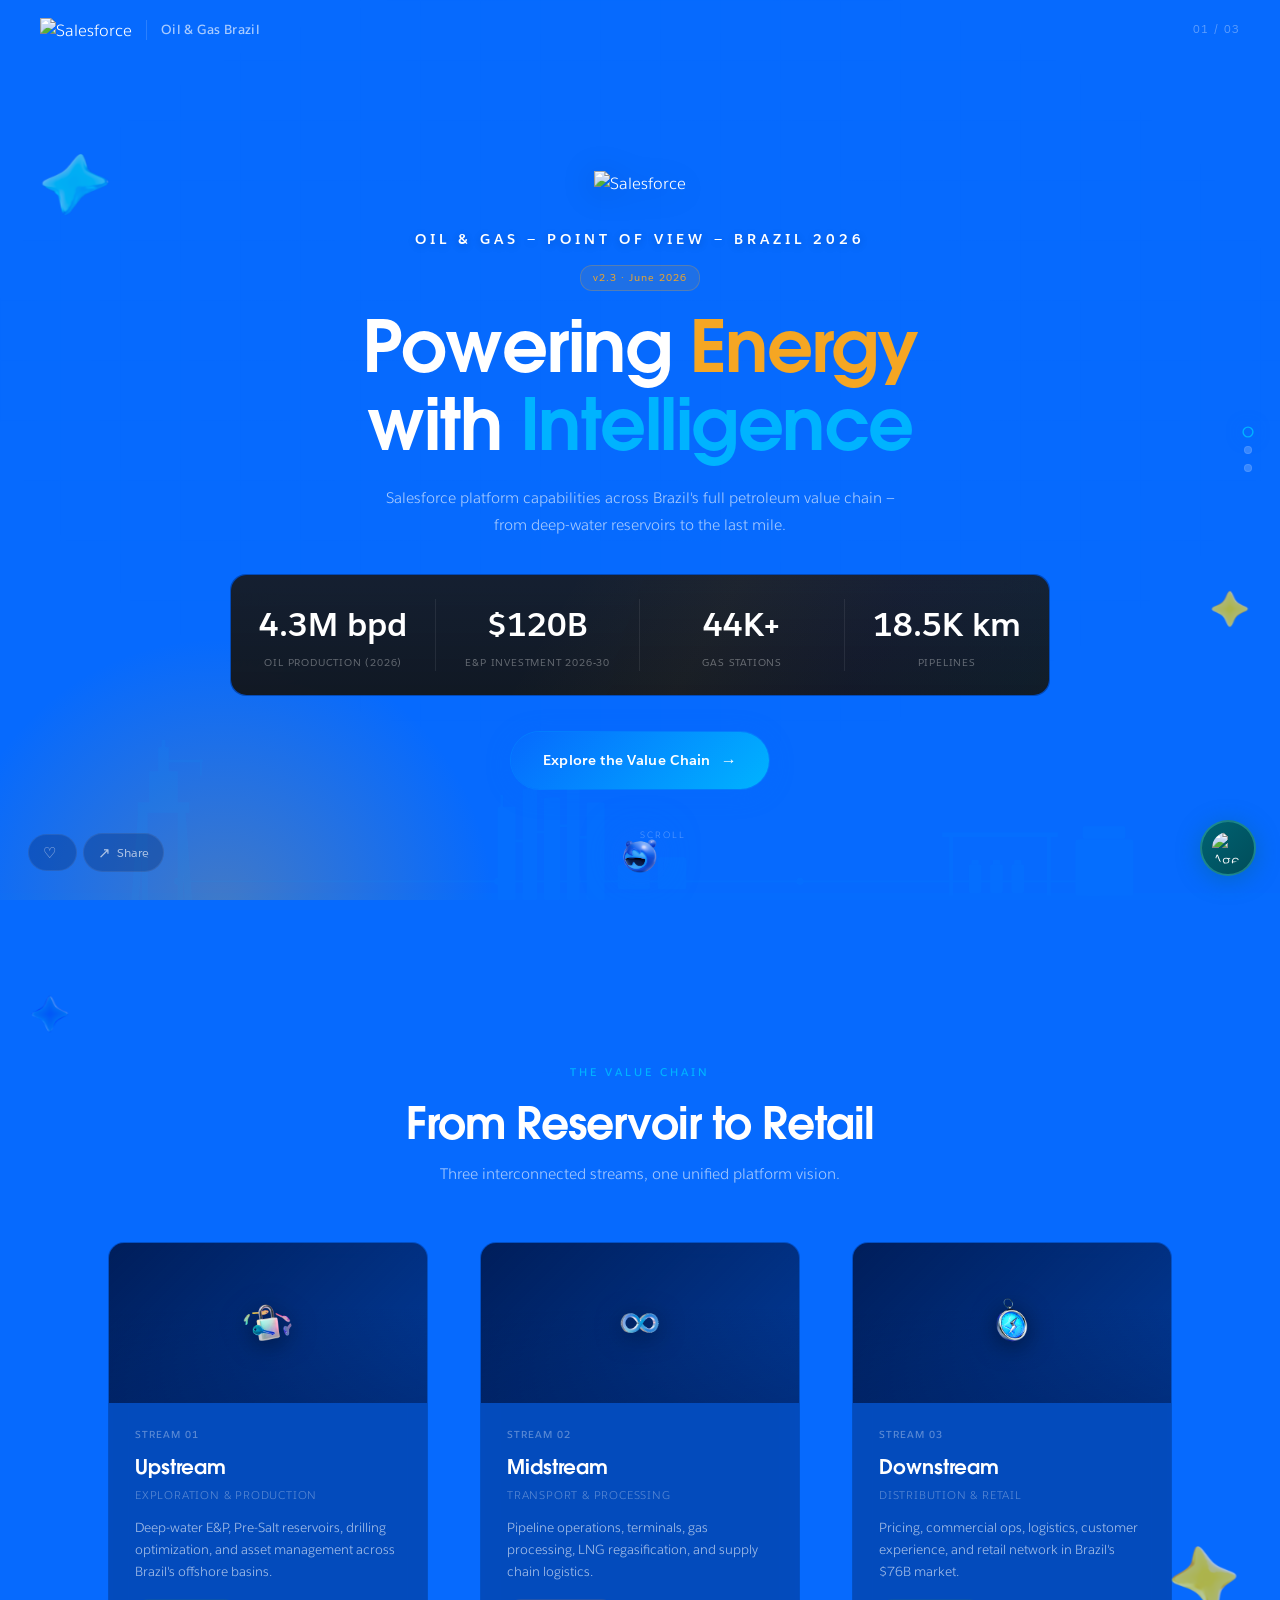
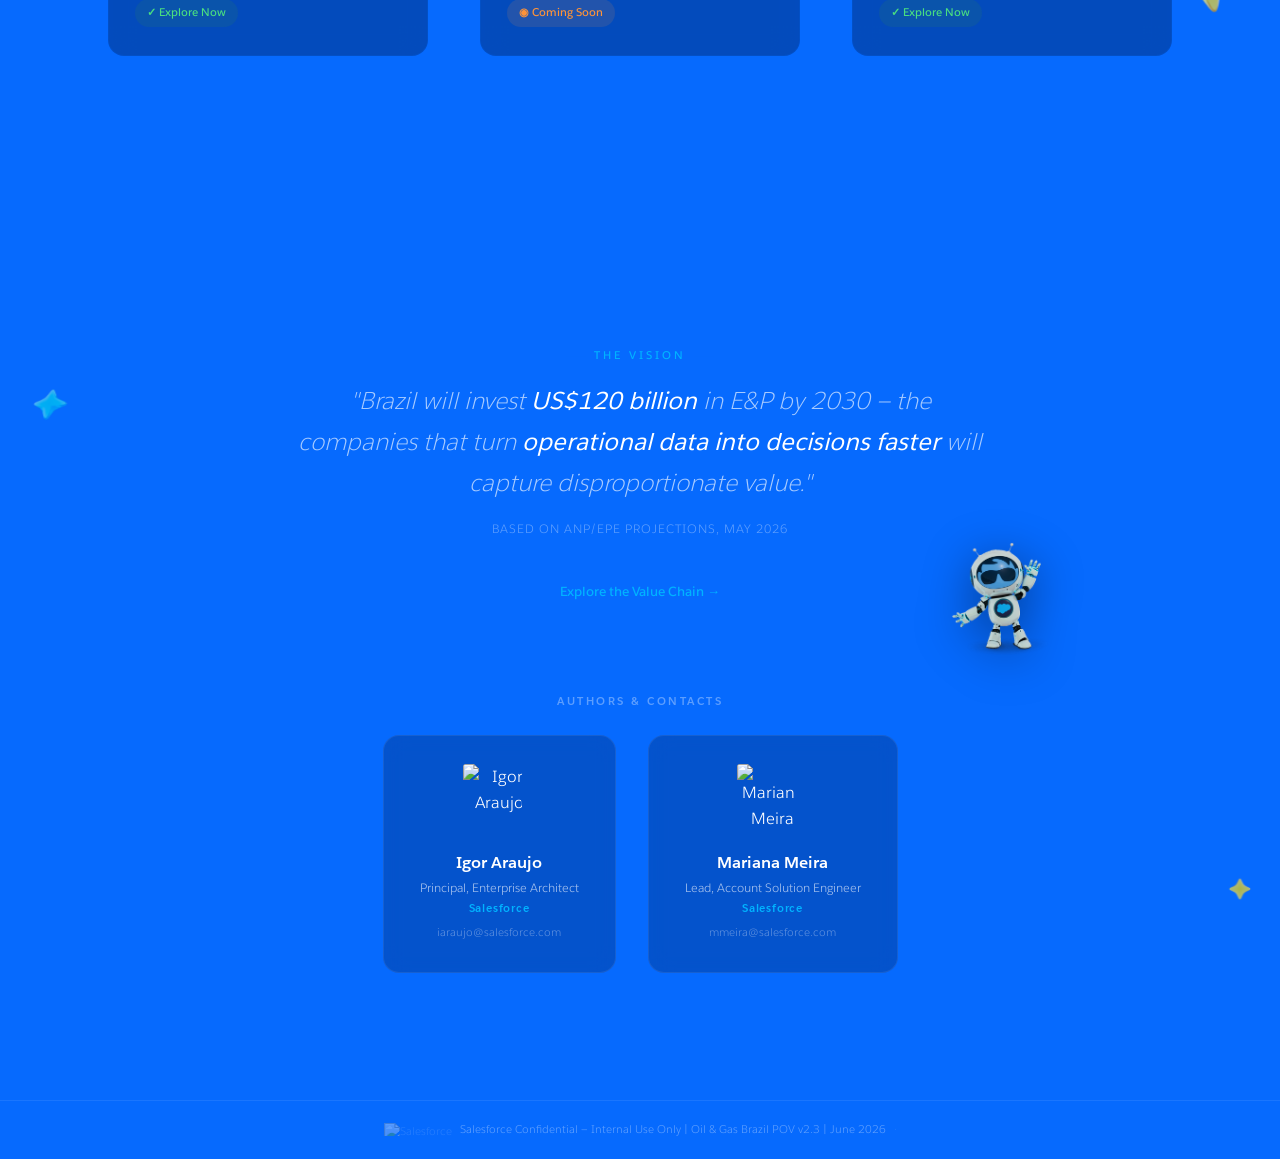
==== commit c494df6f: "feat: add Agentforce AI chat widget across all pages (v2.5) Cross-vertical AI assistant with English" ====
--- a/index.html
+++ b/index.html
@@ -1796,5 +1796,6 @@
   updateDepth();
 })();
 </script>
+<script src="shared/agent-chat.js" defer></script>
 </body>
 </html>
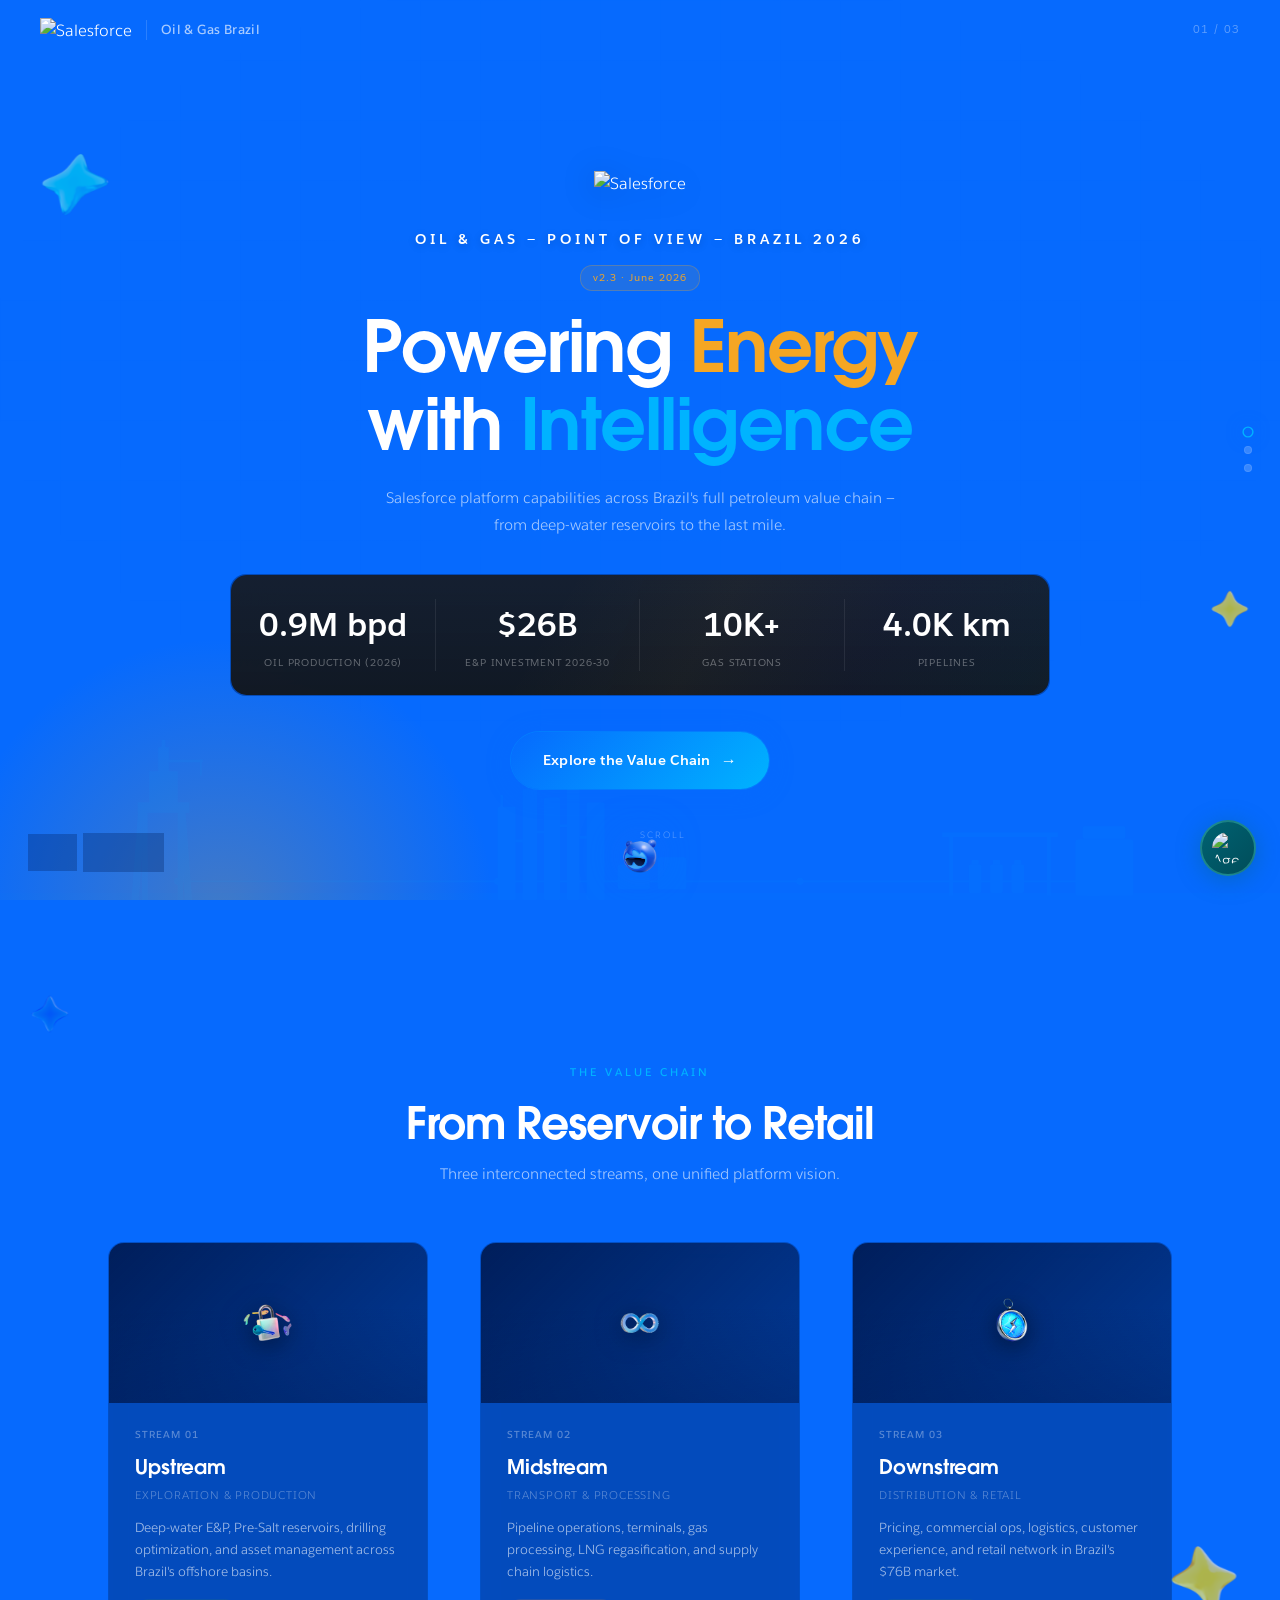
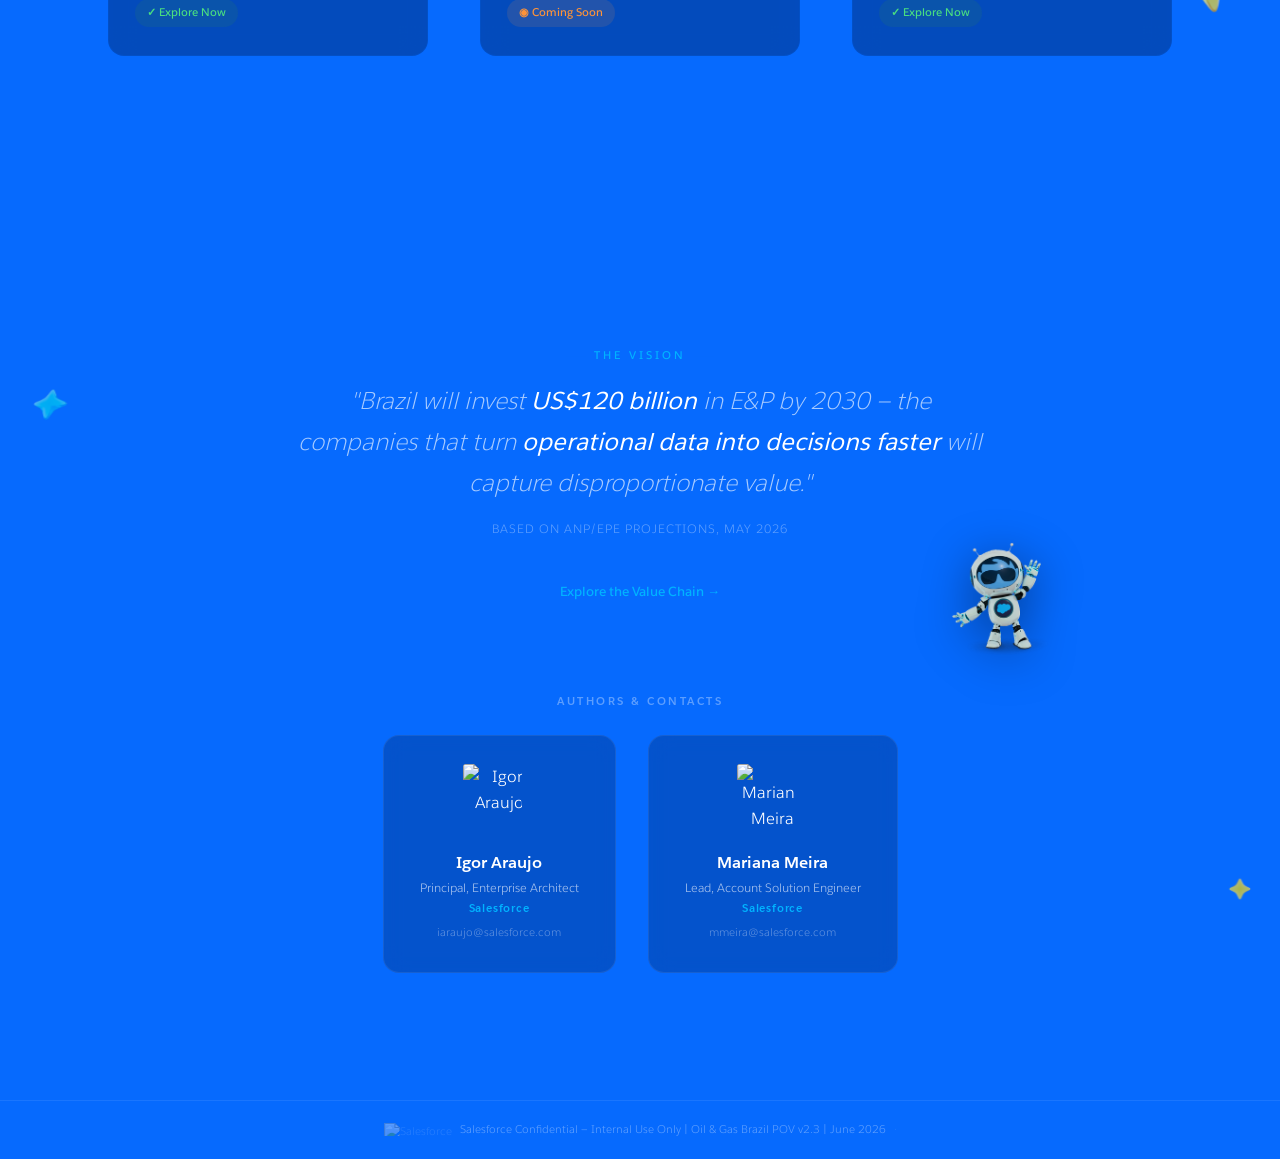
==== commit f8b8549e: "feat: add Vercel Analytics + ADL-grounded Agentforce agent - Add Vercel Web Analytics script to all " ====
--- a/index.html
+++ b/index.html
@@ -1797,5 +1797,6 @@
 })();
 </script>
 <script src="shared/agent-chat.js" defer></script>
+<script defer src="/_vercel/insights/script.js"></script>
 </body>
 </html>
